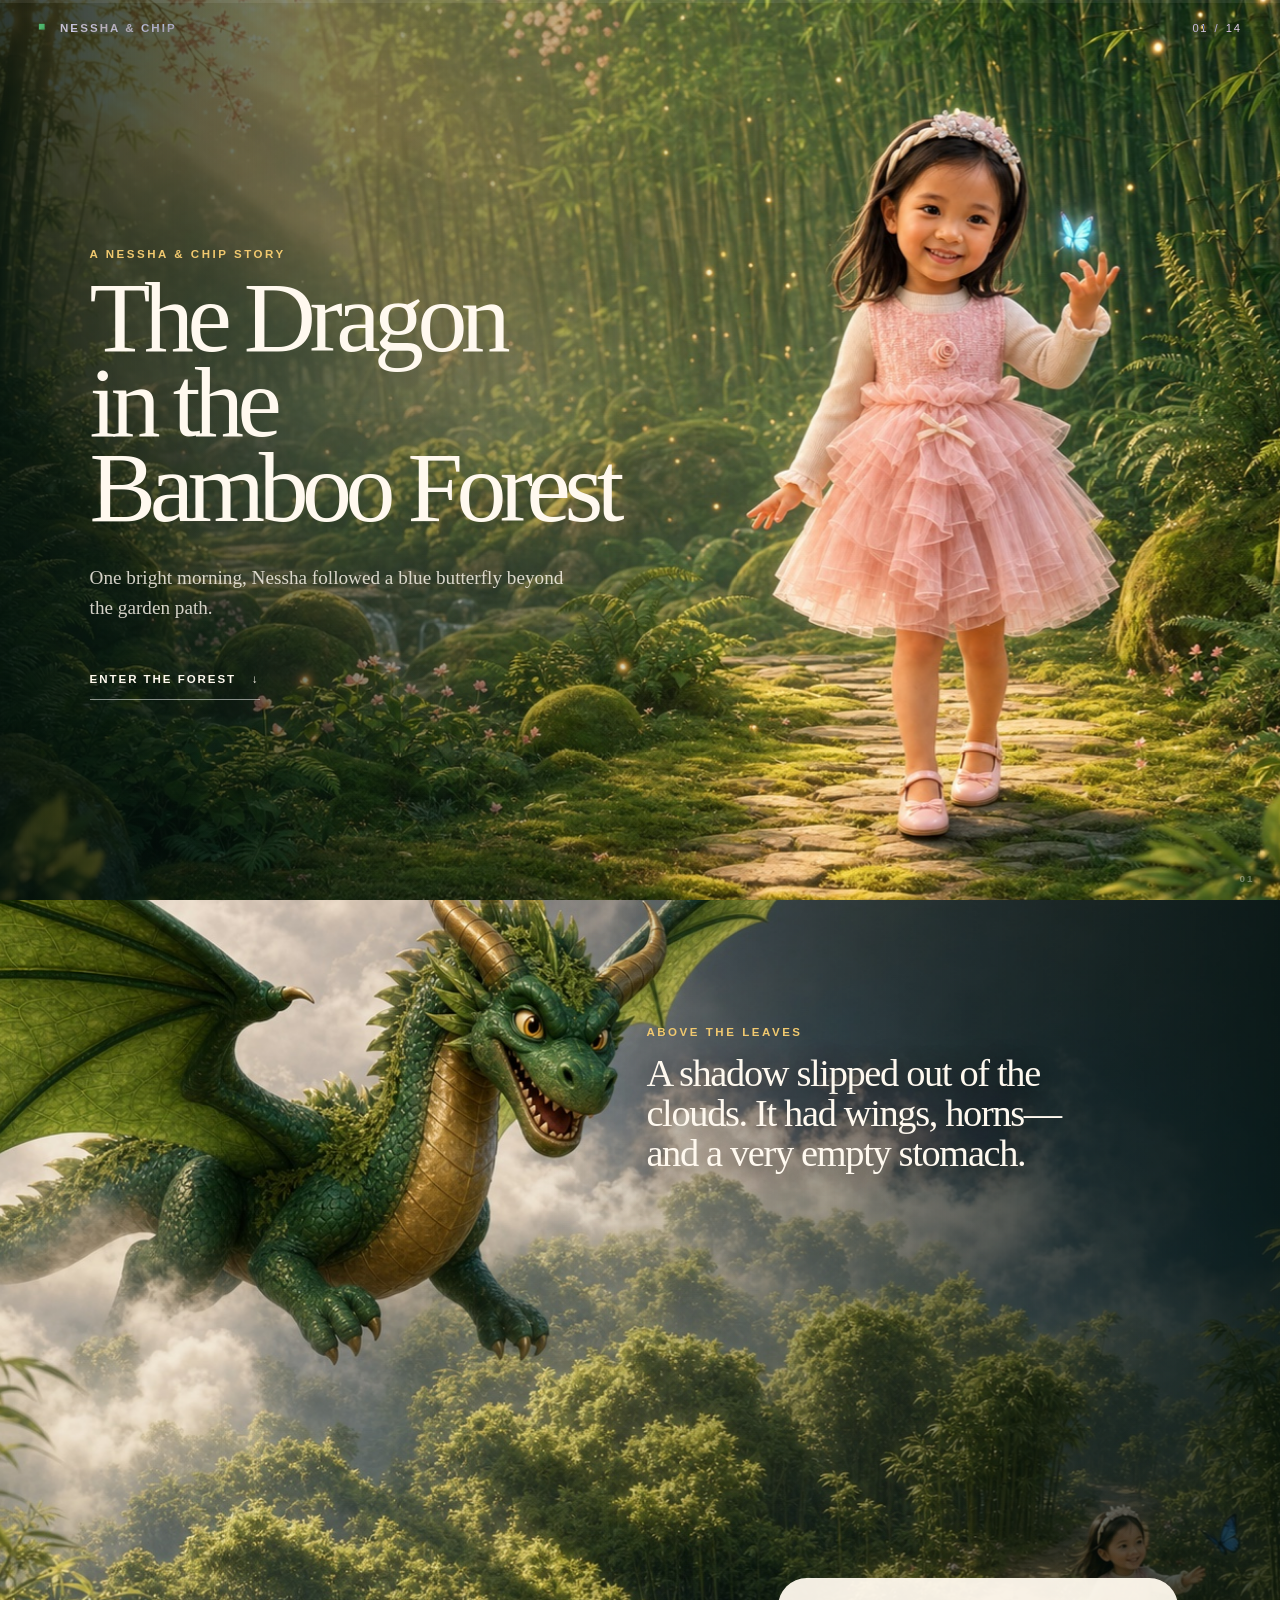
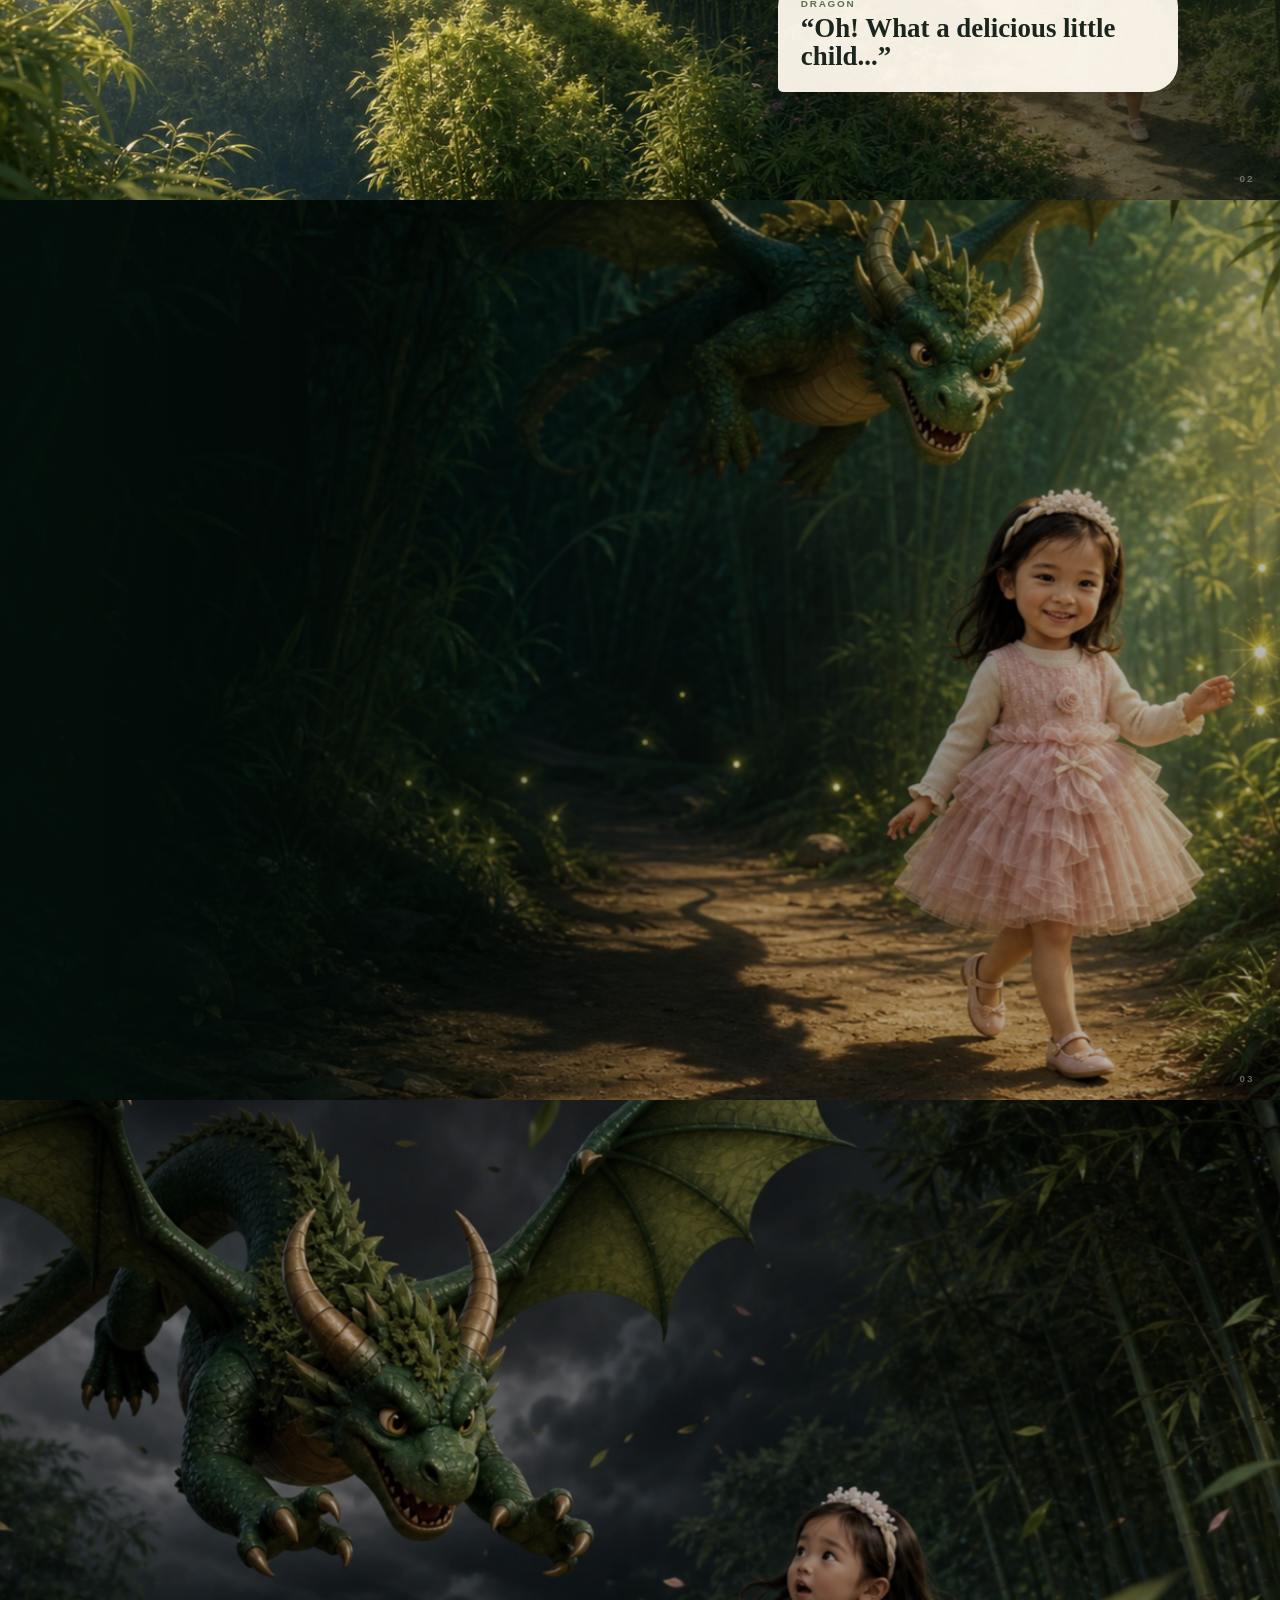
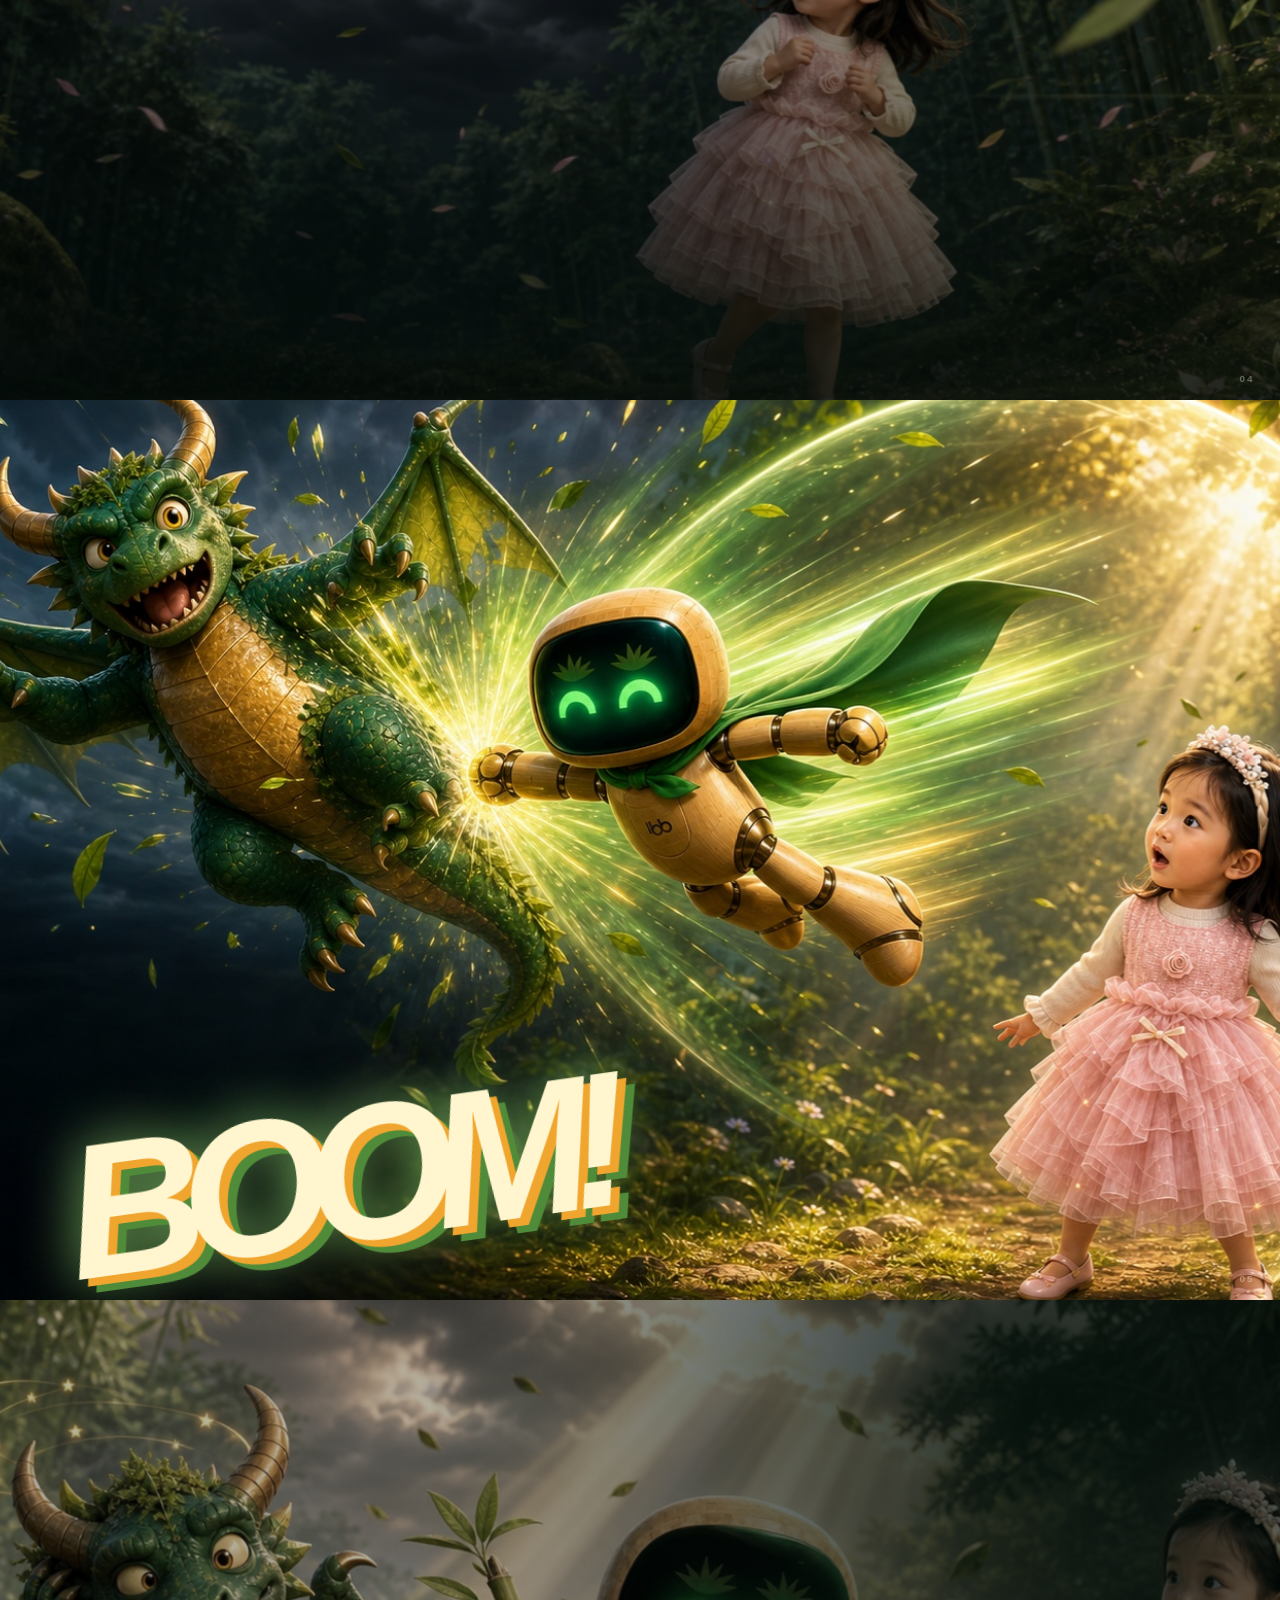
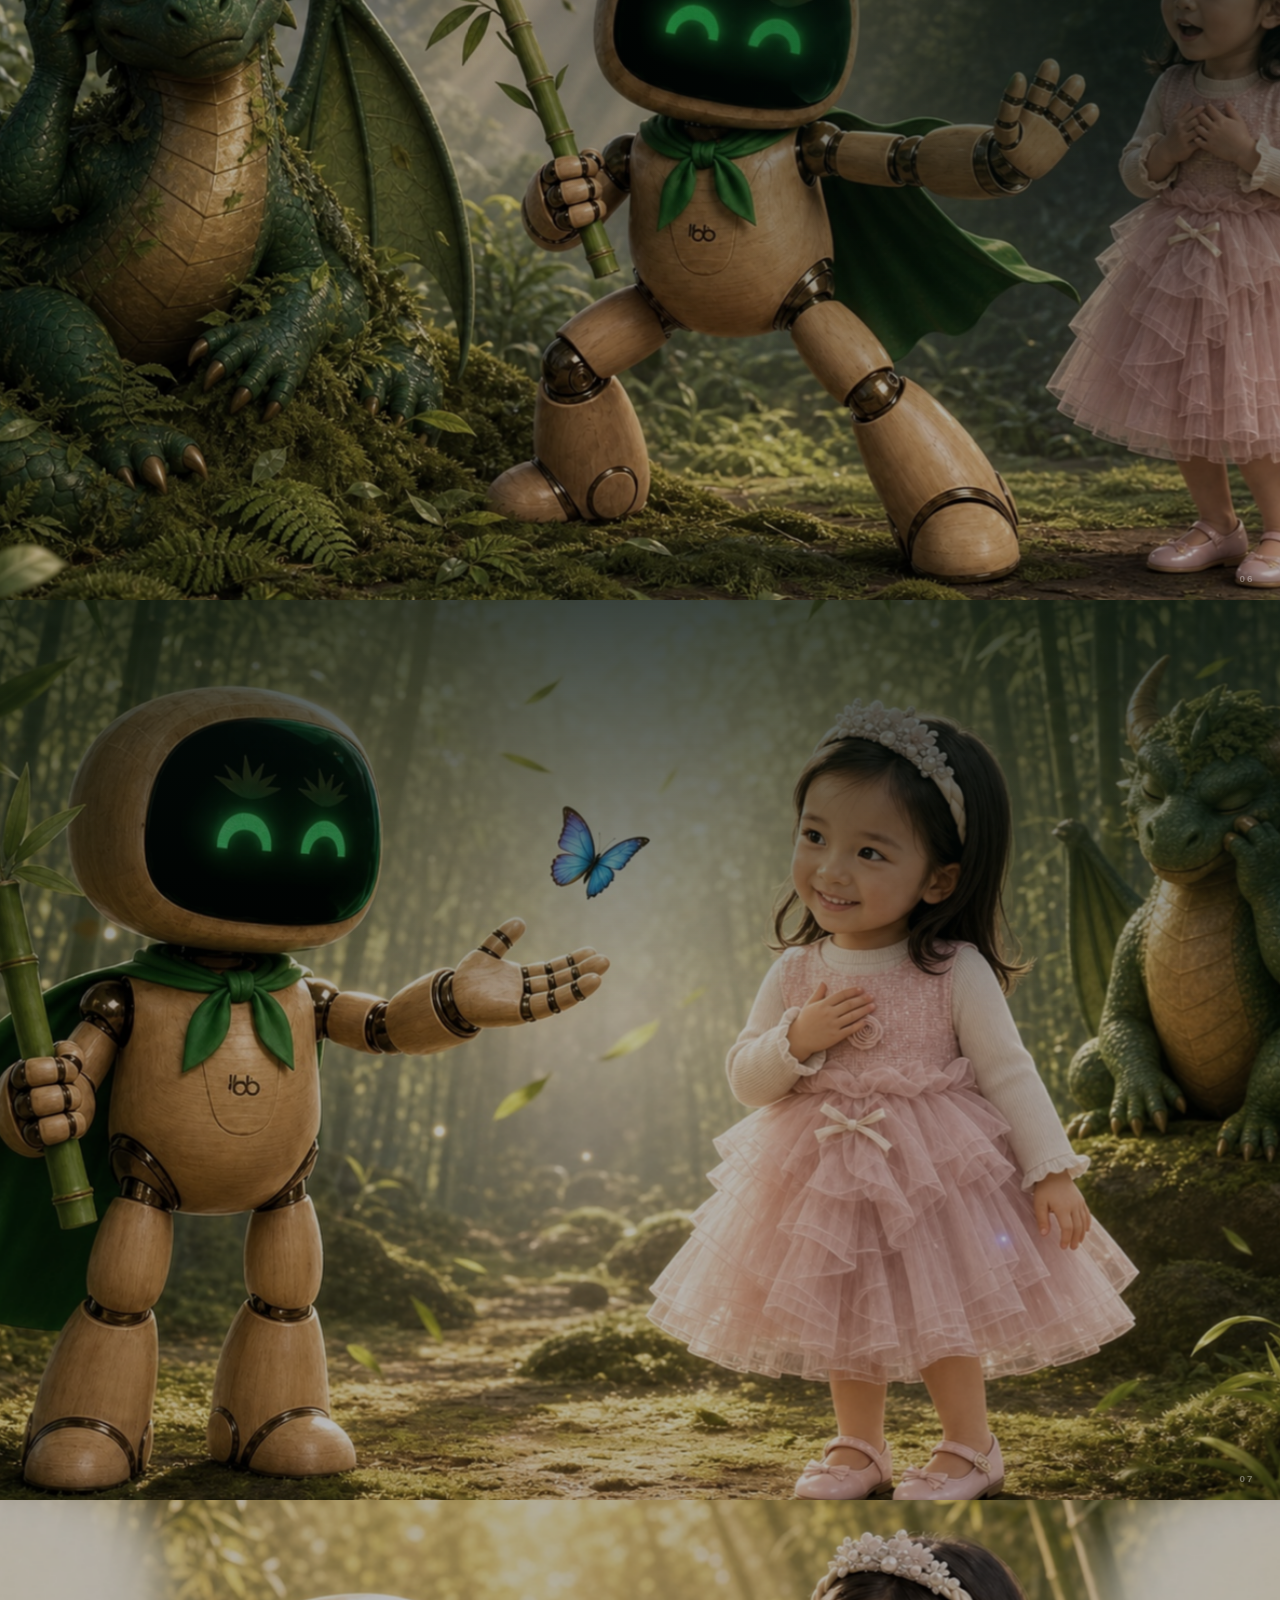
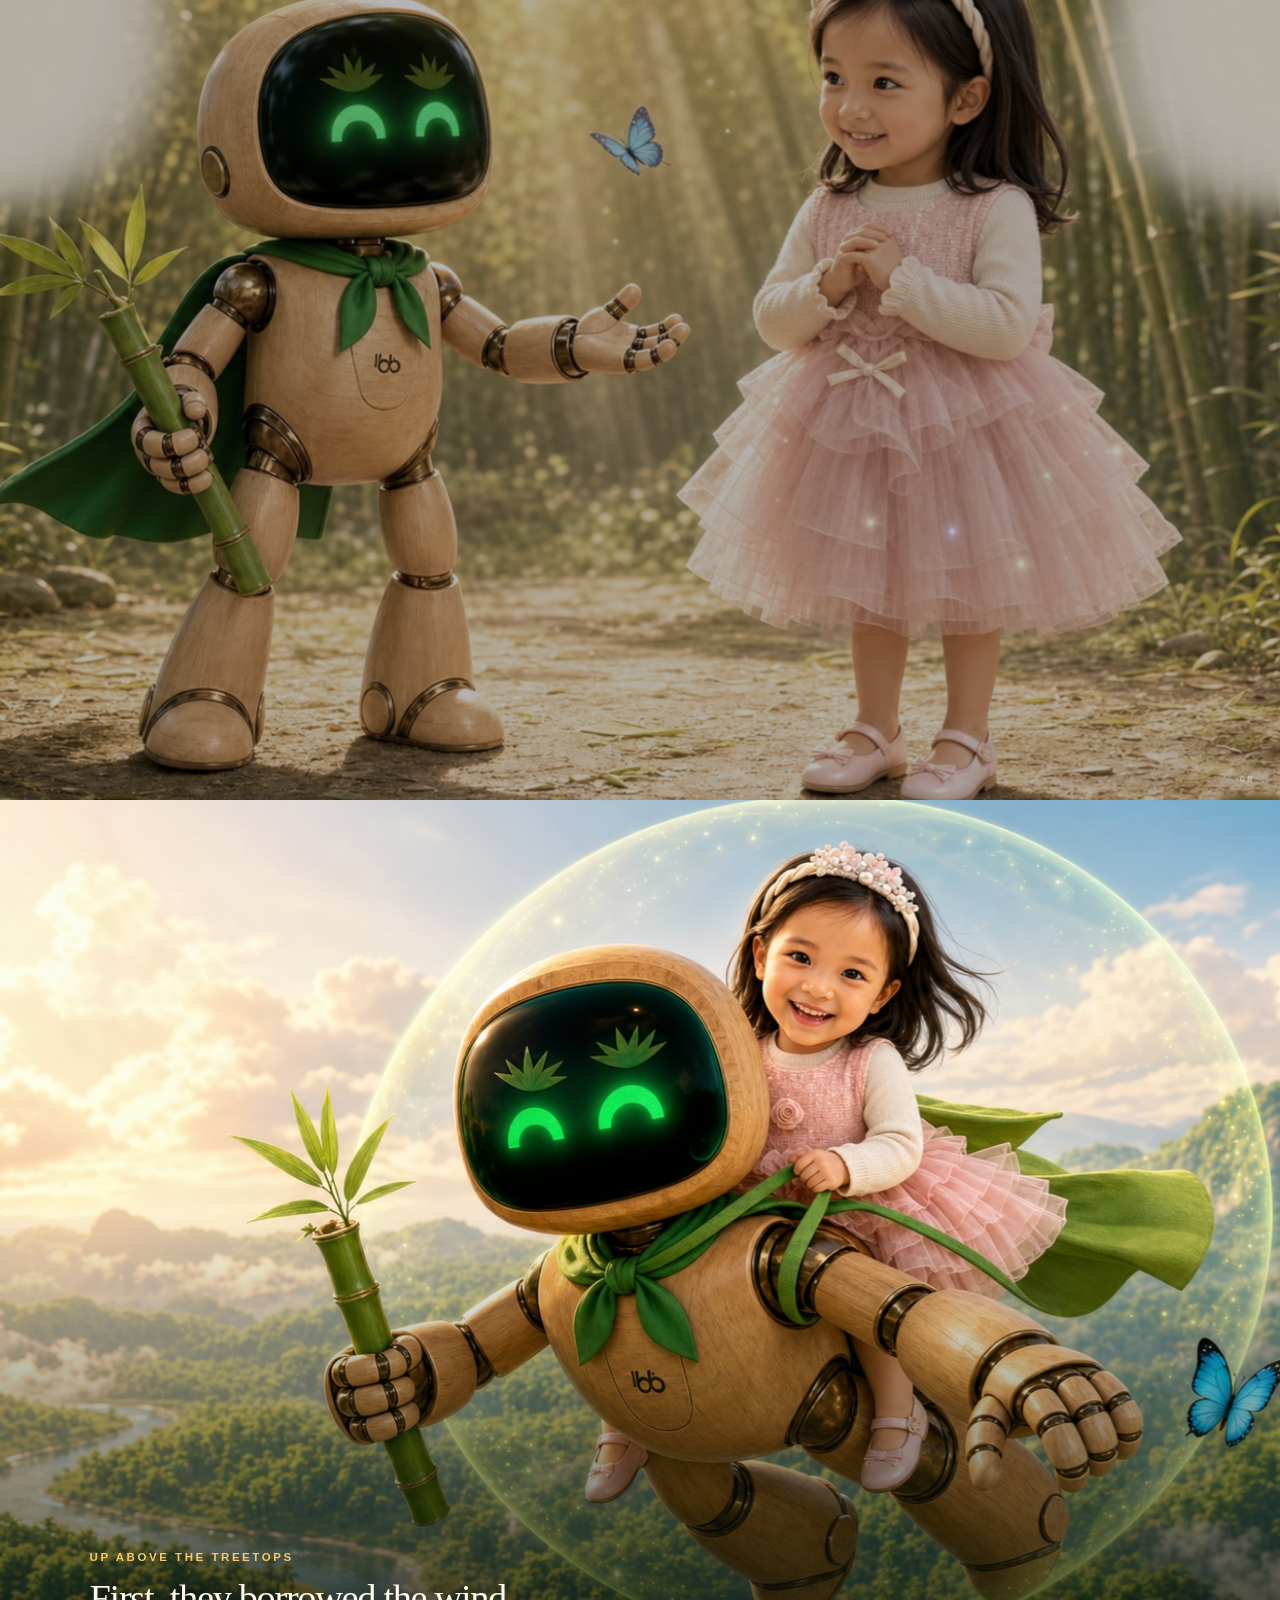
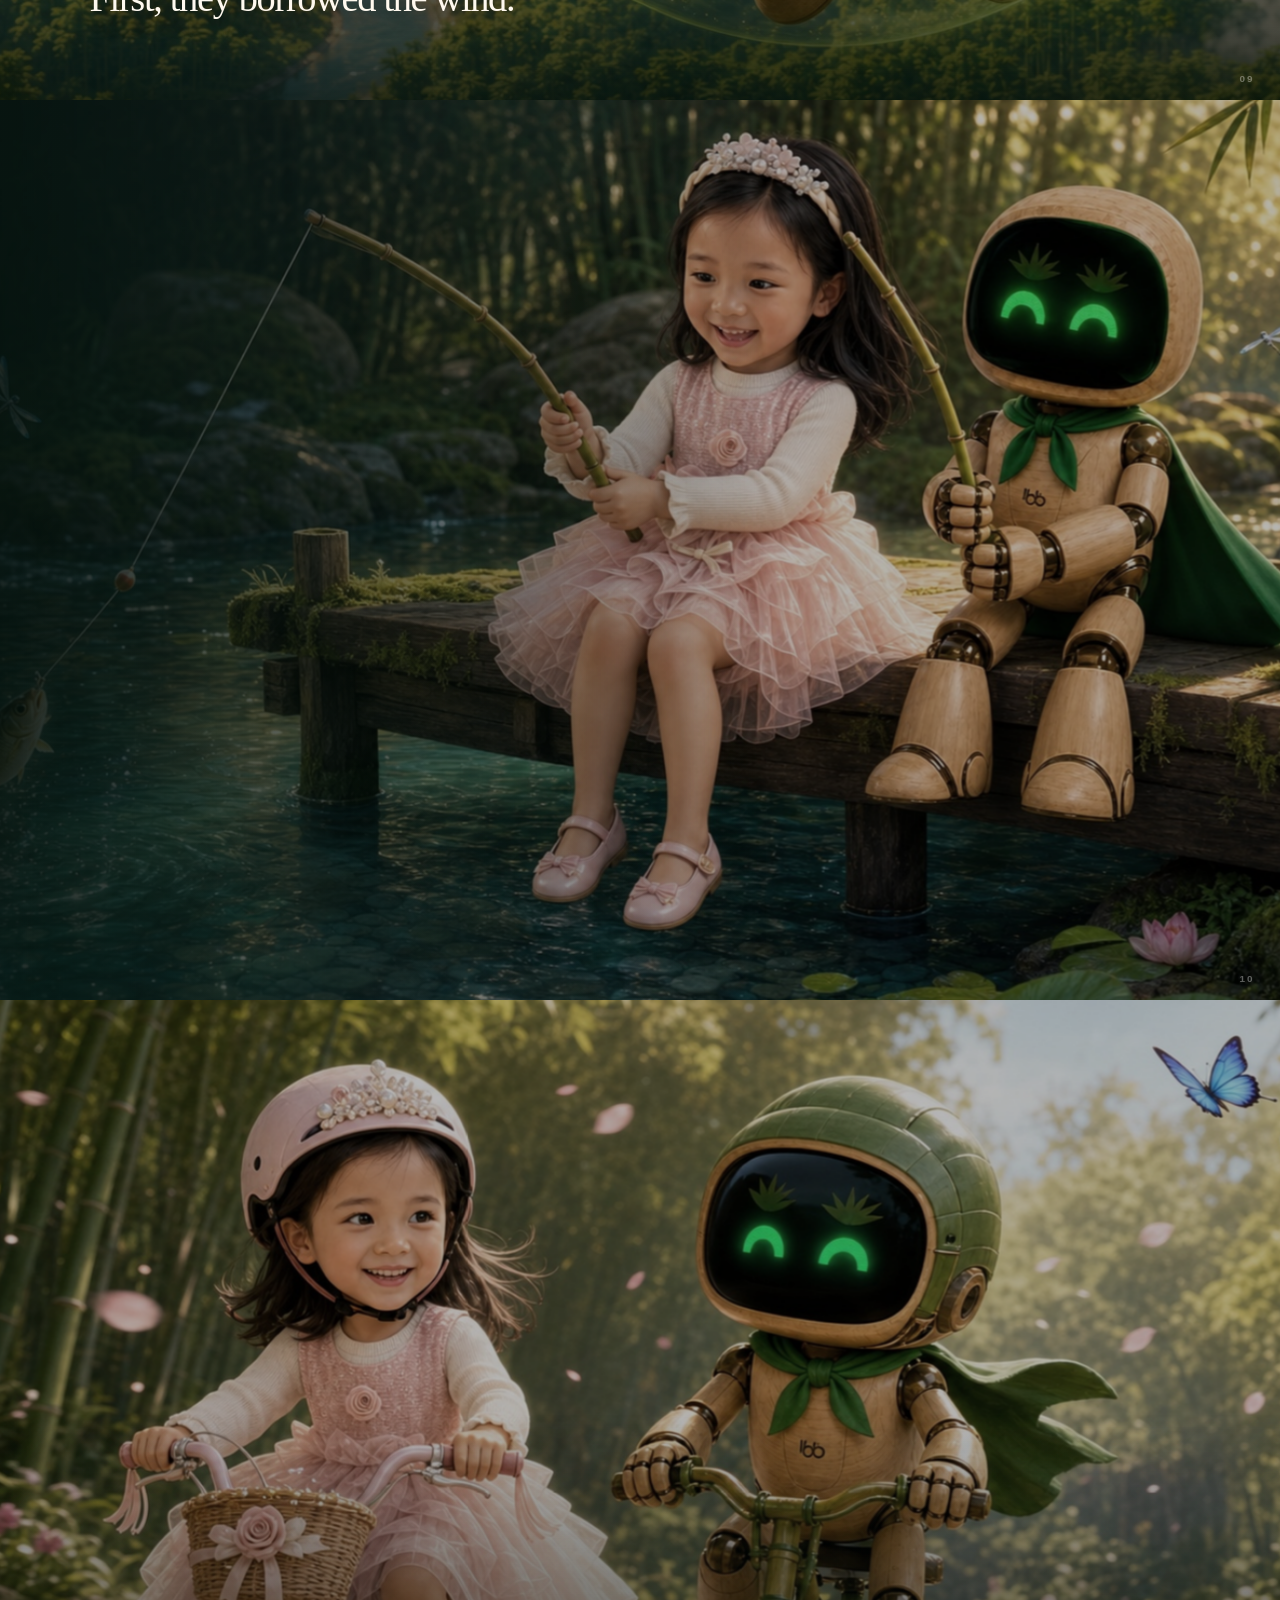
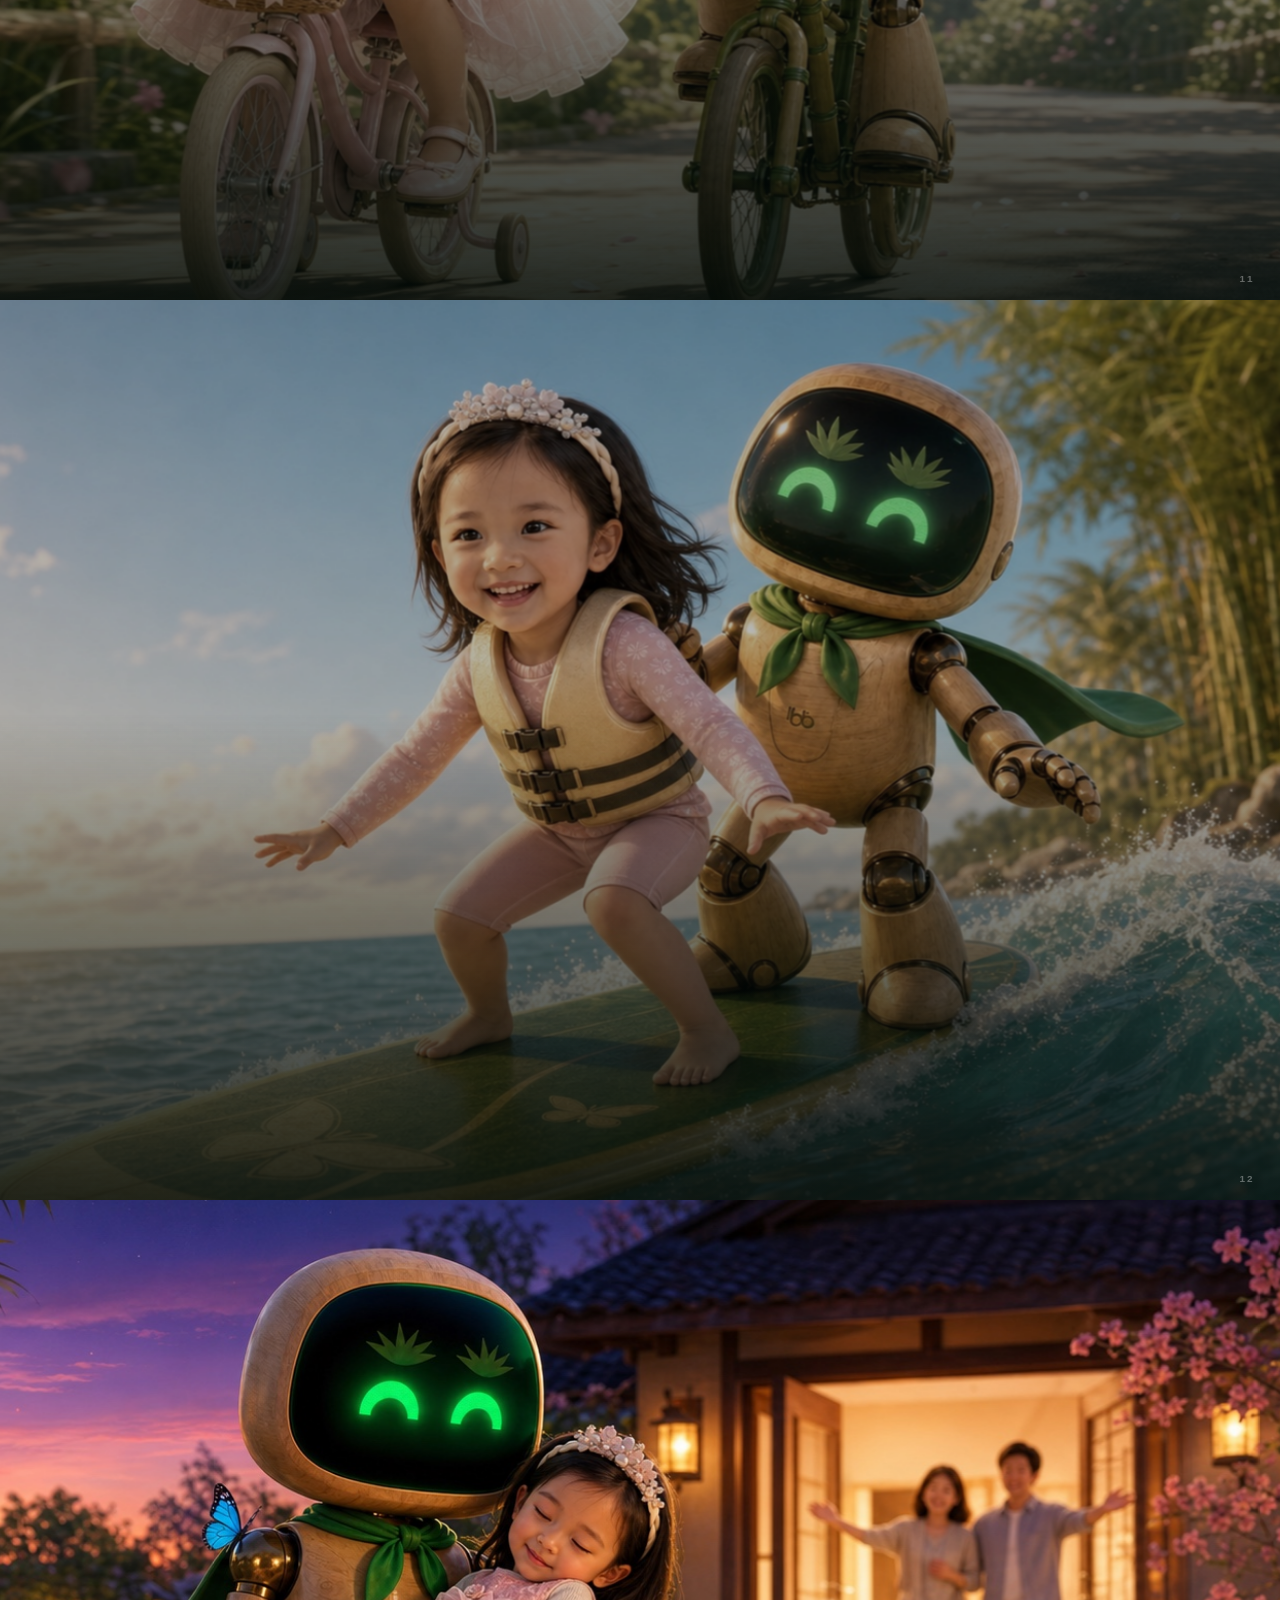
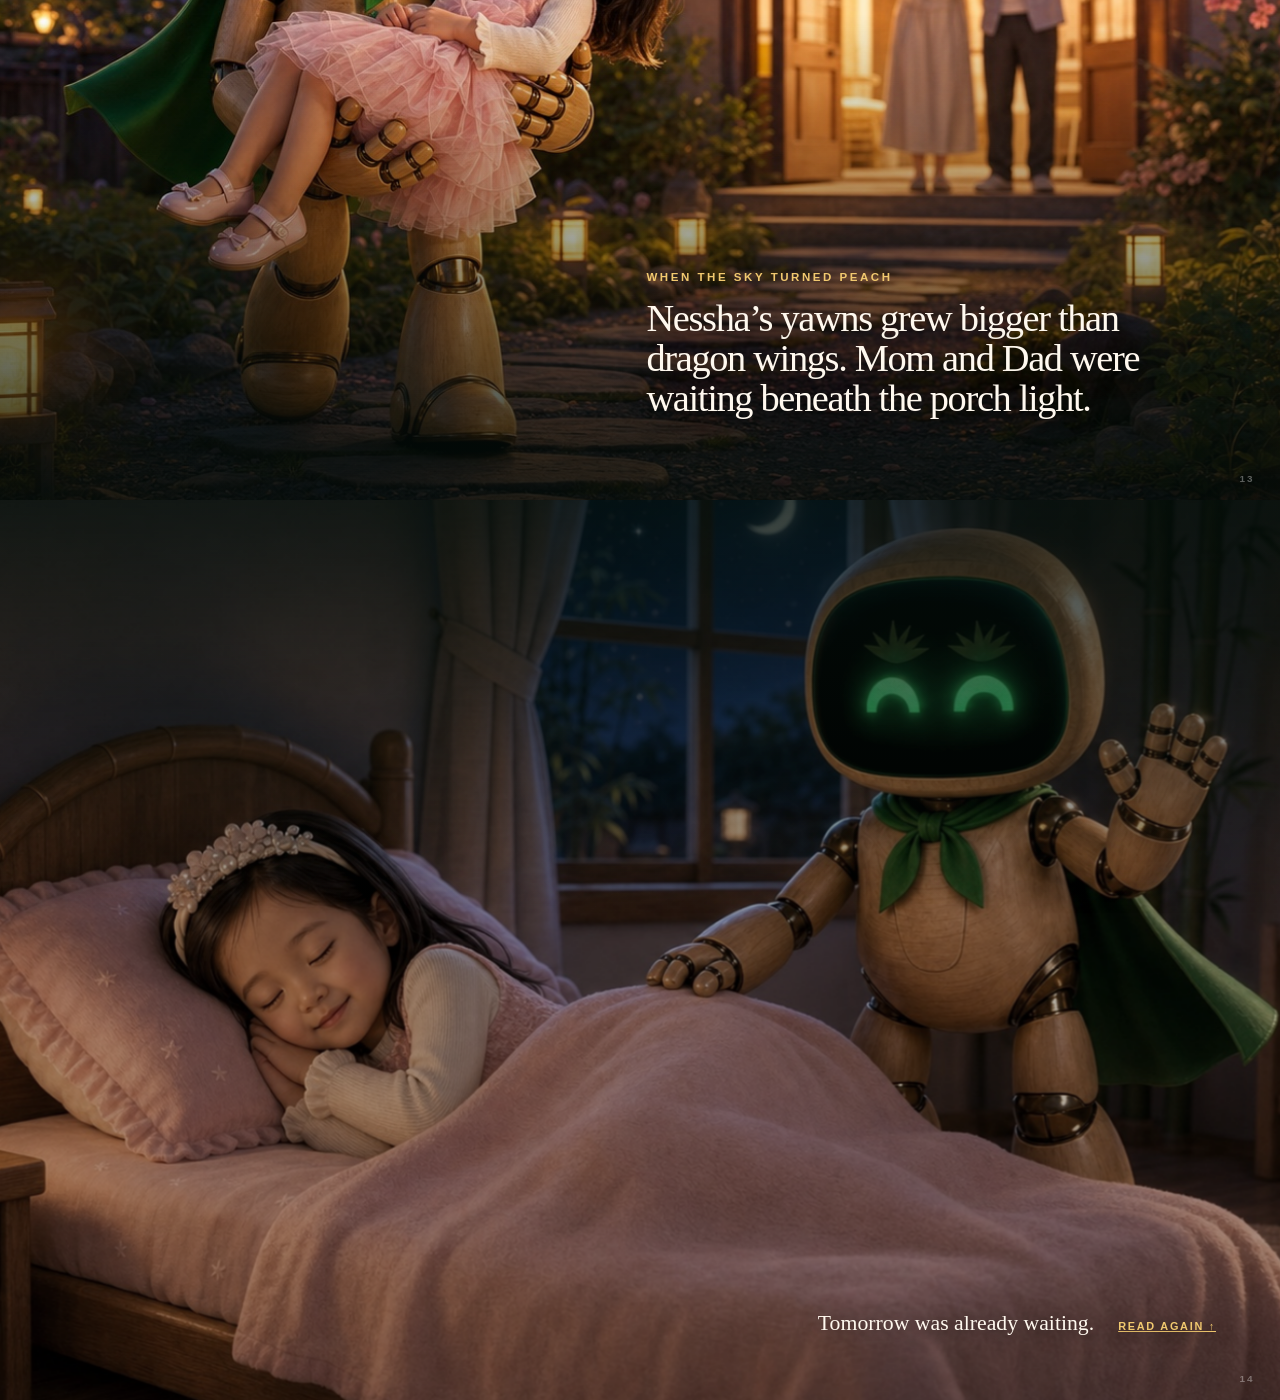
==== index.html @ ef023887 "Publish Nessha and Chip bamboo forest story" ====
<!doctype html>
<html lang="en">
  <head>
    <meta charset="utf-8" />
    <meta name="viewport" content="width=device-width, initial-scale=1" />
    <meta
      name="description"
      content="Nessha and Chip: The Dragon in the Bamboo Forest, a cinematic family comic."
    />
    <meta name="robots" content="noindex, nofollow" />
    <meta name="theme-color" content="#102e22" />
    <title>Nessha & Chip | The Dragon in the Bamboo Forest</title>
    <link rel="stylesheet" href="./styles.css" />
  </head>
  <body>
    <div class="reading-progress" aria-hidden="true">
      <span id="reading-progress-bar"></span>
    </div>

    <header class="story-header">
      <a class="story-mark" href="#beginning" aria-label="Return to the beginning">
        <span class="story-mark__leaf" aria-hidden="true">◆</span>
        <span>Nessha &amp; Chip</span>
      </a>
      <p class="chapter-count" aria-live="polite">
        <span id="current-chapter">01</span>
        <span aria-hidden="true">/</span>
        <span>14</span>
      </p>
    </header>

    <main class="story">
      <section
        class="panel panel--hero"
        id="beginning"
        data-chapter="01"
        style="--panel-image: url('./assets/panels/01-forest-breathes.jpg')"
      >
        <img
          class="panel__image"
          src="./assets/panels/01-forest-breathes.jpg"
          alt="Nessha walks through a sunlit bamboo forest with a blue butterfly."
        />
        <div class="panel__shade panel__shade--left"></div>
        <div class="hero-copy">
          <p class="eyebrow">A Nessha &amp; Chip story</p>
          <h1>The Dragon in the<br />Bamboo Forest</h1>
          <p class="hero-copy__intro">
            One bright morning, Nessha followed a blue butterfly beyond the
            garden path.
          </p>
          <a class="begin-button" href="#shadow">
            Enter the forest
            <span aria-hidden="true">↓</span>
          </a>
        </div>
        <p class="panel-number" aria-hidden="true">01</p>
      </section>

      <section
        class="panel"
        id="shadow"
        data-chapter="02"
        style="--panel-image: url('./assets/panels/02-shadow-above.jpg')"
      >
        <img
          class="panel__image"
          src="./assets/panels/02-shadow-above.jpg"
          alt="A large green dragon flies above Nessha, who has not noticed it."
          loading="lazy"
        />
        <div class="panel__shade panel__shade--right"></div>
        <div class="story-copy story-copy--top-right">
          <p class="eyebrow">Above the leaves</p>
          <p class="narration">
            A shadow slipped out of the clouds. It had wings, horns—and a very
            empty stomach.
          </p>
        </div>
        <div class="bubble bubble--dragon" role="note">
          <span class="bubble__speaker">Dragon</span>
          <strong>“Oh! What a delicious little child...”</strong>
        </div>
        <p class="panel-number" aria-hidden="true">02</p>
      </section>

      <section
        class="panel"
        id="following"
        data-chapter="03"
        style="--panel-image: url('./assets/panels/03-silent-hunt.jpg')"
      >
        <img
          class="panel__image"
          src="./assets/panels/03-silent-hunt.jpg"
          alt="The dragon follows silently while Nessha walks among fireflies."
          loading="lazy"
        />
        <div class="panel__shade panel__shade--left"></div>
        <div class="story-copy story-copy--left">
          <p class="eyebrow">Closer. Closer.</p>
          <p class="narration">
            The dragon followed without a sound. But Nessha heard only birds,
            bamboo and the tiny song of the forest.
          </p>
        </div>
        <p class="panel-number" aria-hidden="true">03</p>
      </section>

      <section
        class="panel panel--danger"
        id="dive"
        data-chapter="04"
        style="--panel-image: url('./assets/panels/04-the-dive.jpg')"
      >
        <img
          class="panel__image"
          src="./assets/panels/04-the-dive.jpg"
          alt="The dragon dives toward Nessha as she looks up in surprise."
          loading="lazy"
        />
        <div class="panel__shade panel__shade--bottom"></div>
        <div class="story-copy story-copy--bottom-left">
          <p class="eyebrow">Then the sky went dark</p>
          <p class="narration narration--large">
            The forest held its breath.
          </p>
        </div>
        <p class="panel-number" aria-hidden="true">04</p>
      </section>

      <section
        class="panel panel--impact"
        id="impact"
        data-chapter="05"
        style="--panel-image: url('./assets/panels/05-boom.jpg')"
      >
        <img
          class="panel__image"
          src="./assets/panels/05-boom.jpg"
          alt="Chip arrives in a burst of green light and knocks the dragon away from Nessha."
          loading="lazy"
        />
        <div class="impact-word" aria-label="Boom">BOOM!</div>
        <p class="panel-number" aria-hidden="true">05</p>
      </section>

      <section
        class="panel"
        id="landing"
        data-chapter="06"
        style="--panel-image: url('./assets/panels/06-chip-lands.jpg')"
      >
        <img
          class="panel__image"
          src="./assets/panels/06-chip-lands.jpg"
          alt="Chip stands between Nessha and the dizzy dragon."
          loading="lazy"
        />
        <div class="panel__shade panel__shade--top-right"></div>
        <div class="story-copy story-copy--top-right">
          <p class="eyebrow">Leaves settled</p>
          <p class="narration">
            The dragon landed in the softest pile of moss in the whole forest.
            And between it and Nessha stood someone small, wooden and very
            brave.
          </p>
        </div>
        <p class="panel-number" aria-hidden="true">06</p>
      </section>

      <section
        class="panel"
        id="hello"
        data-chapter="07"
        style="--panel-image: url('./assets/panels/07-do-you-need-help.jpg')"
      >
        <img
          class="panel__image"
          src="./assets/panels/07-do-you-need-help.jpg"
          alt="Chip offers Nessha his hand while the dragon sits quietly behind them."
          loading="lazy"
        />
        <div class="panel__shade panel__shade--top"></div>
        <div class="bubble bubble--chip" role="note">
          <span class="bubble__speaker">Chip</span>
          <strong>“Hi. Do you need help?”</strong>
          <em>“Be careful.”</em>
        </div>
        <p class="panel-number" aria-hidden="true">07</p>
      </section>

      <section
        class="panel panel--friendship"
        id="friendship"
        data-chapter="08"
        style="--panel-image: url('./assets/panels/08-lets-have-fun.jpg')"
      >
        <img
          class="panel__image"
          src="./assets/panels/08-lets-have-fun.jpg"
          alt="Nessha and Chip smile at each other in a golden bamboo clearing."
          loading="lazy"
        />
        <div class="bubble bubble--nessha" role="note">
          <span class="bubble__speaker">Nessha</span>
          <strong>“Yes. I don’t have anyone to play with.”</strong>
        </div>
        <div class="bubble bubble--chip-reply" role="note">
          <span class="bubble__speaker">Chip</span>
          <strong>“Okay. No problem.”</strong>
          <em>“Let’s have fun.”</em>
        </div>
        <p class="panel-number" aria-hidden="true">08</p>
      </section>

      <section
        class="panel"
        id="flying"
        data-chapter="09"
        style="--panel-image: url('./assets/panels/09-flying-together.jpg')"
      >
        <img
          class="panel__image"
          src="./assets/panels/09-flying-together.jpg"
          alt="Nessha rides safely on Chip as they fly above the bamboo forest."
          loading="lazy"
        />
        <div class="panel__shade panel__shade--bottom"></div>
        <div class="story-copy story-copy--bottom-left">
          <p class="eyebrow">Up above the treetops</p>
          <p class="narration">First, they borrowed the wind.</p>
        </div>
        <p class="panel-number" aria-hidden="true">09</p>
      </section>

      <section
        class="panel"
        id="fishing"
        data-chapter="10"
        style="--panel-image: url('./assets/panels/10-fishing.jpg')"
      >
        <img
          class="panel__image"
          src="./assets/panels/10-fishing.jpg"
          alt="Nessha and Chip fish together from a sunny wooden dock."
          loading="lazy"
        />
        <div class="panel__shade panel__shade--left"></div>
        <div class="story-copy story-copy--left">
          <p class="eyebrow">By the quiet water</p>
          <p class="narration">
            They waited very quietly for a fish. The fish did not wait quietly
            at all.
          </p>
        </div>
        <p class="panel-number" aria-hidden="true">10</p>
      </section>

      <section
        class="panel"
        id="bicycle"
        data-chapter="11"
        style="--panel-image: url('./assets/panels/11-bike-riding.jpg')"
      >
        <img
          class="panel__image"
          src="./assets/panels/11-bike-riding.jpg"
          alt="Nessha and Chip wear helmets and ride bicycles along a bamboo path."
          loading="lazy"
        />
        <div class="panel__shade panel__shade--bottom"></div>
        <div class="story-copy story-copy--bottom-left">
          <p class="eyebrow">Down the bamboo road</p>
          <p class="narration">
            They raced the falling petals—and laughed all the way.
          </p>
        </div>
        <p class="panel-number" aria-hidden="true">11</p>
      </section>

      <section
        class="panel"
        id="surfing"
        data-chapter="12"
        style="--panel-image: url('./assets/panels/12-surfing.jpg')"
      >
        <img
          class="panel__image"
          src="./assets/panels/12-surfing.jpg"
          alt="Nessha wears a life vest and surfs a gentle wave with Chip."
          loading="lazy"
        />
        <div class="panel__shade panel__shade--bottom"></div>
        <div class="story-copy story-copy--bottom-right">
          <p class="eyebrow">Where the river meets the sea</p>
          <p class="narration">
            Nessha learned that waves are just hills that move.
          </p>
        </div>
        <p class="panel-number" aria-hidden="true">12</p>
      </section>

      <section
        class="panel"
        id="home"
        data-chapter="13"
        style="--panel-image: url('./assets/panels/13-homecoming.jpg')"
      >
        <img
          class="panel__image"
          src="./assets/panels/13-homecoming.jpg"
          alt="At sunset, Chip carries a sleeping Nessha home to her waiting parents."
          loading="lazy"
        />
        <div class="panel__shade panel__shade--bottom"></div>
        <div class="story-copy story-copy--bottom-right">
          <p class="eyebrow">When the sky turned peach</p>
          <p class="narration">
            Nessha’s yawns grew bigger than dragon wings. Mom and Dad were
            waiting beneath the porch light.
          </p>
        </div>
        <p class="panel-number" aria-hidden="true">13</p>
      </section>

      <section
        class="panel panel--final"
        id="tomorrow"
        data-chapter="14"
        style="--panel-image: url('./assets/panels/14-see-you-tomorrow.jpg')"
      >
        <img
          class="panel__image"
          src="./assets/panels/14-see-you-tomorrow.jpg"
          alt="Nessha sleeps peacefully while Chip tucks in her blanket and waves goodnight."
          loading="lazy"
        />
        <div class="panel__shade panel__shade--top"></div>
        <div class="bubble bubble--tomorrow" role="note">
          <span class="bubble__speaker">Chip</span>
          <strong>“See you tomorrow.”</strong>
        </div>
        <div class="closing-copy">
          <p>Tomorrow was already waiting.</p>
          <a href="#beginning">Read again ↑</a>
        </div>
        <p class="panel-number" aria-hidden="true">14</p>
      </section>
    </main>

    <script src="./script.js"></script>
  </body>
</html>
---- styles.css ----
:root {
  --forest-deep: #071b14;
  --forest: #123c2a;
  --leaf: #7ee787;
  --gold: #f1c96f;
  --blush: #efb6bd;
  --paper: #fff9ef;
  --ink: #1b251e;
  --display: "Iowan Old Style", "Palatino Linotype", Palatino, Georgia, serif;
  --sans: "Avenir Next", Avenir, "Gill Sans", sans-serif;
}

* {
  box-sizing: border-box;
}

html {
  scroll-behavior: smooth;
  background: var(--forest-deep);
}

body {
  margin: 0;
  color: var(--paper);
  background:
    radial-gradient(circle at 50% 0%, rgba(79, 131, 90, 0.16), transparent 40rem),
    var(--forest-deep);
  font-family: var(--sans);
  -webkit-font-smoothing: antialiased;
}

a {
  color: inherit;
}

.reading-progress {
  position: fixed;
  inset: 0 0 auto;
  z-index: 100;
  height: 3px;
  background: rgba(255, 255, 255, 0.08);
}

.reading-progress span {
  display: block;
  width: 0;
  height: 100%;
  background: linear-gradient(90deg, var(--blush), var(--gold), var(--leaf));
  box-shadow: 0 0 18px rgba(126, 231, 135, 0.72);
  transition: width 120ms linear;
}

.story-header {
  position: fixed;
  inset: 0 0 auto;
  z-index: 80;
  display: flex;
  align-items: center;
  justify-content: space-between;
  padding: 1.35rem clamp(1.2rem, 3vw, 3.5rem);
  mix-blend-mode: difference;
  pointer-events: none;
}

.story-mark,
.chapter-count {
  pointer-events: auto;
}

.story-mark {
  display: inline-flex;
  gap: 0.72rem;
  align-items: center;
  color: white;
  font-size: 0.72rem;
  font-weight: 700;
  letter-spacing: 0.18em;
  text-decoration: none;
  text-transform: uppercase;
}

.story-mark__leaf {
  color: var(--leaf);
  font-size: 0.62rem;
  transform: rotate(45deg);
}

.chapter-count {
  display: flex;
  gap: 0.4rem;
  margin: 0;
  color: white;
  font-size: 0.7rem;
  font-variant-numeric: tabular-nums;
  letter-spacing: 0.15em;
}

.story {
  position: relative;
}

.panel {
  --image-lift: 0px;
  position: relative;
  isolation: isolate;
  display: grid;
  min-height: 100svh;
  overflow: hidden;
  background: var(--forest-deep);
}

.panel::before {
  position: absolute;
  z-index: -2;
  inset: -4rem;
  background-image: var(--panel-image);
  background-position: center;
  background-size: cover;
  content: "";
  filter: blur(34px) saturate(0.9) brightness(0.42);
  transform: scale(1.08);
}

.panel__image {
  position: absolute;
  z-index: -1;
  inset: -2.5%;
  width: 105%;
  height: 105%;
  object-fit: cover;
  object-position: center;
  transform: translate3d(0, var(--image-lift), 0) scale(1.025);
  transition:
    filter 800ms ease,
    transform 1.4s cubic-bezier(0.2, 0.75, 0.2, 1);
  will-change: transform;
}

.panel:not(.is-active) .panel__image {
  filter: brightness(0.72) saturate(0.72);
  transform: translate3d(0, var(--image-lift), 0) scale(1.075);
}

.panel__shade {
  position: absolute;
  z-index: 0;
  inset: 0;
  pointer-events: none;
}

.panel__shade--left {
  background: linear-gradient(90deg, rgba(4, 17, 12, 0.84), transparent 60%);
}

.panel__shade--right {
  background: linear-gradient(270deg, rgba(4, 17, 12, 0.78), transparent 58%);
}

.panel__shade--bottom {
  background: linear-gradient(0deg, rgba(3, 12, 9, 0.82), transparent 54%);
}

.panel__shade--top-right {
  background: radial-gradient(circle at 82% 12%, rgba(4, 17, 12, 0.86), transparent 48%);
}

.panel__shade--top {
  background: linear-gradient(180deg, rgba(4, 17, 12, 0.7), transparent 46%);
}

.hero-copy,
.story-copy,
.bubble,
.closing-copy {
  z-index: 2;
}

.hero-copy {
  align-self: center;
  width: min(44rem, 72vw);
  margin-left: clamp(1.5rem, 7vw, 8rem);
  padding: 7rem 0 4rem;
  opacity: 0;
  transform: translateY(2rem);
  animation: rise-in 1.1s 180ms cubic-bezier(0.2, 0.75, 0.2, 1) forwards;
}

.eyebrow {
  margin: 0 0 1rem;
  color: var(--gold);
  font-size: clamp(0.65rem, 0.9vw, 0.82rem);
  font-weight: 700;
  letter-spacing: 0.22em;
  text-transform: uppercase;
}

h1 {
  max-width: 11ch;
  margin: 0;
  font-family: var(--display);
  font-size: clamp(3.5rem, 7.8vw, 8.3rem);
  font-weight: 500;
  letter-spacing: -0.065em;
  line-height: 0.85;
  text-wrap: balance;
}

.hero-copy__intro {
  max-width: 30rem;
  margin: 2rem 0 0;
  color: rgba(255, 249, 239, 0.82);
  font-family: var(--display);
  font-size: clamp(1.05rem, 1.5vw, 1.36rem);
  line-height: 1.55;
}

.begin-button {
  display: inline-flex;
  gap: 1rem;
  align-items: center;
  margin-top: 2.3rem;
  padding: 0.85rem 0;
  border-bottom: 1px solid rgba(255, 255, 255, 0.5);
  font-size: 0.72rem;
  font-weight: 700;
  letter-spacing: 0.17em;
  text-decoration: none;
  text-transform: uppercase;
  transition:
    gap 220ms ease,
    border-color 220ms ease,
    color 220ms ease;
}

.begin-button:hover {
  gap: 1.45rem;
  color: var(--leaf);
  border-color: var(--leaf);
}

.story-copy {
  position: absolute;
  width: min(34rem, 46vw);
  opacity: 0;
  transform: translateY(2rem);
  transition:
    opacity 700ms ease,
    transform 900ms cubic-bezier(0.2, 0.75, 0.2, 1);
}

.is-active .story-copy {
  opacity: 1;
  transform: translateY(0);
}

.story-copy--top-right {
  top: 14%;
  right: clamp(1.5rem, 7vw, 8rem);
}

.story-copy--left {
  top: 42%;
  left: clamp(1.5rem, 7vw, 8rem);
}

.story-copy--bottom-left {
  bottom: 9%;
  left: clamp(1.5rem, 7vw, 8rem);
}

.story-copy--bottom-right {
  right: clamp(1.5rem, 7vw, 8rem);
  bottom: 9%;
}

.narration {
  margin: 0;
  font-family: var(--display);
  font-size: clamp(1.55rem, 3vw, 3.35rem);
  letter-spacing: -0.035em;
  line-height: 1.04;
  text-wrap: balance;
  text-shadow: 0 3px 24px rgba(0, 0, 0, 0.7);
}

.narration--large {
  font-size: clamp(2.6rem, 6vw, 6.8rem);
}

.bubble {
  position: absolute;
  display: grid;
  gap: 0.32rem;
  width: min(25rem, 36vw);
  padding: 1.25rem 1.45rem 1.35rem;
  color: var(--ink);
  background: rgba(255, 249, 239, 0.95);
  border-radius: 1.8rem 1.8rem 1.8rem 0.3rem;
  box-shadow: 0 1rem 4rem rgba(0, 0, 0, 0.32);
  opacity: 0;
  transform: scale(0.86) translateY(1rem);
  transform-origin: bottom left;
  transition:
    opacity 500ms 350ms ease,
    transform 700ms 350ms cubic-bezier(0.2, 0.9, 0.3, 1.2);
}

.is-active .bubble {
  opacity: 1;
  transform: scale(1) translateY(0);
}

.bubble__speaker {
  color: #5d704f;
  font-size: 0.62rem;
  font-weight: 800;
  letter-spacing: 0.18em;
  text-transform: uppercase;
}

.bubble strong {
  font-family: var(--display);
  font-size: clamp(1.25rem, 2.1vw, 2rem);
  font-weight: 600;
  line-height: 1.05;
}

.bubble em {
  color: #54674b;
  font-family: var(--display);
  font-size: clamp(1rem, 1.6vw, 1.4rem);
}

.bubble--dragon {
  right: clamp(1.5rem, 8vw, 9rem);
  bottom: 12%;
}

.bubble--chip {
  top: 10%;
  left: 50%;
  width: min(28rem, 40vw);
  border-radius: 1.8rem 1.8rem 0.3rem 1.8rem;
  transform-origin: bottom right;
}

.bubble--nessha {
  top: 9%;
  left: 4%;
  width: min(25rem, 31vw);
  background: rgba(255, 245, 247, 0.96);
  border-radius: 1.8rem 1.8rem 1.8rem 0.3rem;
}

.bubble--chip-reply {
  top: 9%;
  right: 4%;
  width: min(23rem, 29vw);
  border-radius: 1.8rem 1.8rem 0.3rem 1.8rem;
  transform-origin: bottom right;
}

.bubble--tomorrow {
  top: 12%;
  left: 7%;
  width: min(25rem, 34vw);
}

.impact-word {
  position: absolute;
  z-index: 3;
  bottom: 6%;
  left: 5%;
  color: #fff6cf;
  font-family: var(--sans);
  font-size: clamp(4.5rem, 15vw, 15rem);
  font-weight: 900;
  font-style: italic;
  letter-spacing: -0.12em;
  line-height: 0.72;
  text-shadow:
    0.04em 0.04em 0 #f0a52f,
    0.08em 0.08em 0 #4f8b39,
    0 0 0.28em rgba(176, 255, 133, 0.75);
  opacity: 0;
  transform: rotate(-8deg) scale(1.65);
}

.panel--impact.is-active .impact-word {
  animation: impact-in 650ms 200ms cubic-bezier(0.18, 0.86, 0.3, 1.12) forwards;
}

.panel--impact.is-active {
  animation: impact-shake 460ms 180ms ease both;
}

.closing-copy {
  position: absolute;
  right: clamp(1.5rem, 5vw, 5rem);
  bottom: clamp(1.6rem, 5vw, 4.5rem);
  display: flex;
  gap: 1.5rem;
  align-items: baseline;
  text-shadow: 0 2px 18px rgba(0, 0, 0, 0.65);
}

.closing-copy p {
  margin: 0;
  font-family: var(--display);
  font-size: clamp(1rem, 1.7vw, 1.5rem);
}

.closing-copy a {
  color: var(--gold);
  font-size: 0.68rem;
  font-weight: 800;
  letter-spacing: 0.16em;
  text-transform: uppercase;
}

.panel-number {
  position: absolute;
  z-index: 3;
  right: clamp(1rem, 2vw, 2.4rem);
  bottom: 1rem;
  margin: 0;
  color: rgba(255, 255, 255, 0.35);
  font-size: 0.62rem;
  font-weight: 800;
  letter-spacing: 0.2em;
}

@keyframes rise-in {
  to {
    opacity: 1;
    transform: translateY(0);
  }
}

@keyframes impact-in {
  0% {
    opacity: 0;
    transform: rotate(-8deg) scale(1.65);
  }
  62% {
    opacity: 1;
    transform: rotate(-8deg) scale(0.92);
  }
  100% {
    opacity: 1;
    transform: rotate(-8deg) scale(1);
  }
}

@keyframes impact-shake {
  0%,
  100% {
    transform: translate3d(0, 0, 0);
  }
  25% {
    transform: translate3d(-0.55rem, 0.25rem, 0);
  }
  50% {
    transform: translate3d(0.45rem, -0.18rem, 0);
  }
  75% {
    transform: translate3d(-0.2rem, 0.12rem, 0);
  }
}

@media (max-width: 760px) {
  .story-header {
    padding: 1.1rem 1rem;
  }

  .story-mark {
    font-size: 0.62rem;
  }

  .panel {
    min-height: 100svh;
  }

  .panel__image {
    inset: 0;
    width: 100%;
    height: 100%;
    object-fit: contain;
    transform: translate3d(0, 0, 0) scale(1);
  }

  .panel:not(.is-active) .panel__image {
    transform: scale(1.025);
  }

  .panel--hero .panel__image {
    object-fit: cover;
    object-position: 66% center;
  }

  .panel--hero .panel__shade--left {
    background:
      linear-gradient(0deg, rgba(3, 12, 9, 0.94) 0%, rgba(3, 12, 9, 0.38) 68%, transparent 100%),
      linear-gradient(90deg, rgba(3, 12, 9, 0.28), transparent 72%);
  }

  .panel__shade--left,
  .panel__shade--right,
  .panel__shade--top-right {
    background: linear-gradient(0deg, rgba(3, 12, 9, 0.88), transparent 64%);
  }

  .hero-copy {
    align-self: end;
    width: auto;
    margin: 0;
    padding: 8rem 1.25rem 3.8rem;
  }

  h1 {
    font-size: clamp(3.3rem, 16vw, 5.2rem);
    line-height: 0.88;
  }

  .hero-copy__intro {
    max-width: 23rem;
    font-size: 1rem;
  }

  .story-copy,
  .story-copy--top-right,
  .story-copy--left,
  .story-copy--bottom-left,
  .story-copy--bottom-right {
    top: auto;
    right: 1.1rem;
    bottom: 3rem;
    left: 1.1rem;
    width: auto;
  }

  .narration {
    max-width: 24rem;
    font-size: clamp(1.55rem, 7.4vw, 2.3rem);
  }

  .narration--large {
    font-size: clamp(2.8rem, 13vw, 4.5rem);
  }

  .bubble {
    width: min(21rem, calc(100vw - 2rem));
  }

  .bubble--dragon {
    right: 1rem;
    bottom: 2.8rem;
  }

  .bubble--chip {
    top: auto;
    bottom: 5.5rem;
    left: 50%;
    transform-origin: bottom center;
    translate: -50% 0;
  }

  .bubble--nessha {
    top: 5.25rem;
    right: auto;
    bottom: auto;
    left: 1rem;
    width: min(20rem, calc(100vw - 2rem));
  }

  .bubble--chip-reply {
    top: auto;
    right: 1rem;
    bottom: 3rem;
    left: auto;
    width: min(18rem, calc(100vw - 2rem));
    transform-origin: bottom right;
  }

  .bubble--tomorrow {
    top: 5.5rem;
    right: auto;
    bottom: auto;
    left: 1rem;
    width: min(19rem, calc(100vw - 2rem));
  }

  .impact-word {
    bottom: 10%;
    font-size: clamp(4rem, 22vw, 7.5rem);
  }

  .closing-copy {
    right: 1.1rem;
    bottom: 1.6rem;
    left: 1.1rem;
    justify-content: space-between;
  }
}

@media (prefers-reduced-motion: reduce) {
  html {
    scroll-behavior: auto;
  }

  *,
  *::before,
  *::after {
    animation-duration: 1ms !important;
    animation-delay: 0ms !important;
    scroll-behavior: auto !important;
    transition-duration: 1ms !important;
  }

  .panel__image,
  .panel:not(.is-active) .panel__image {
    transform: none;
  }
}
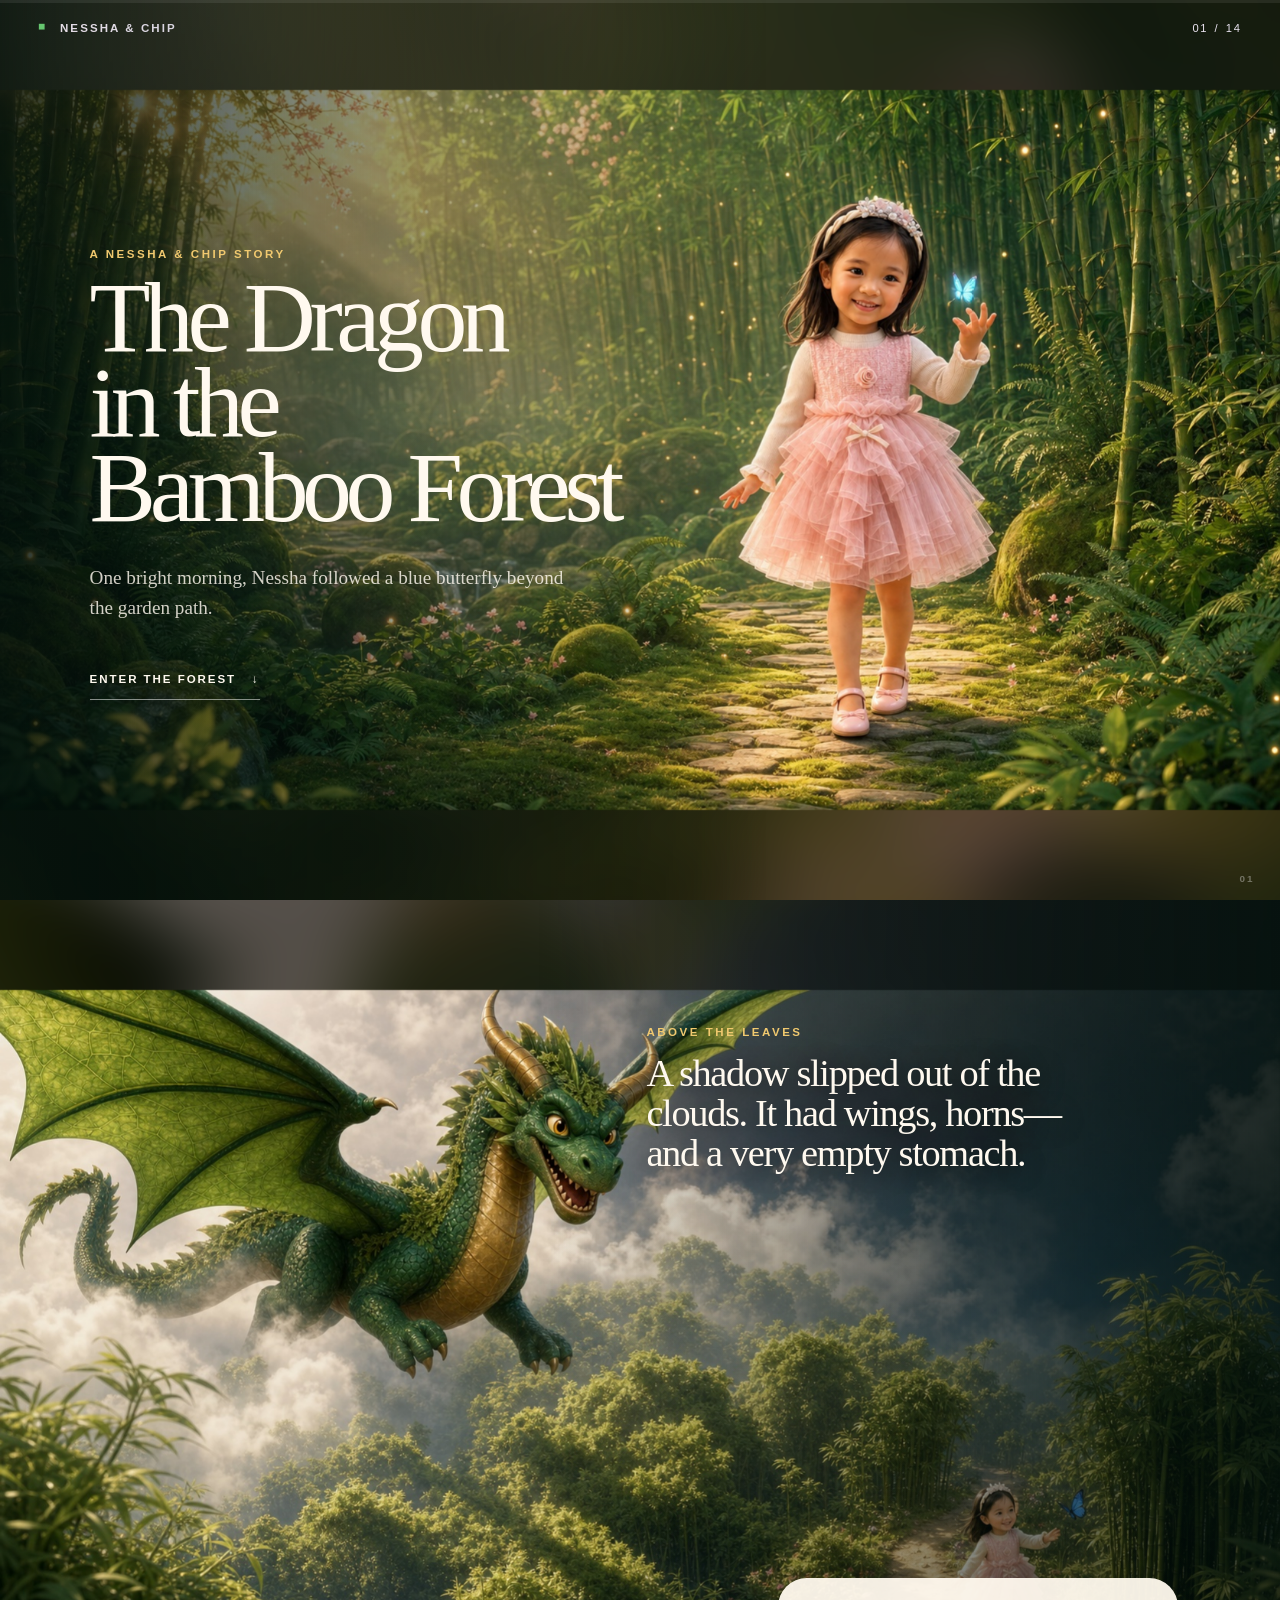
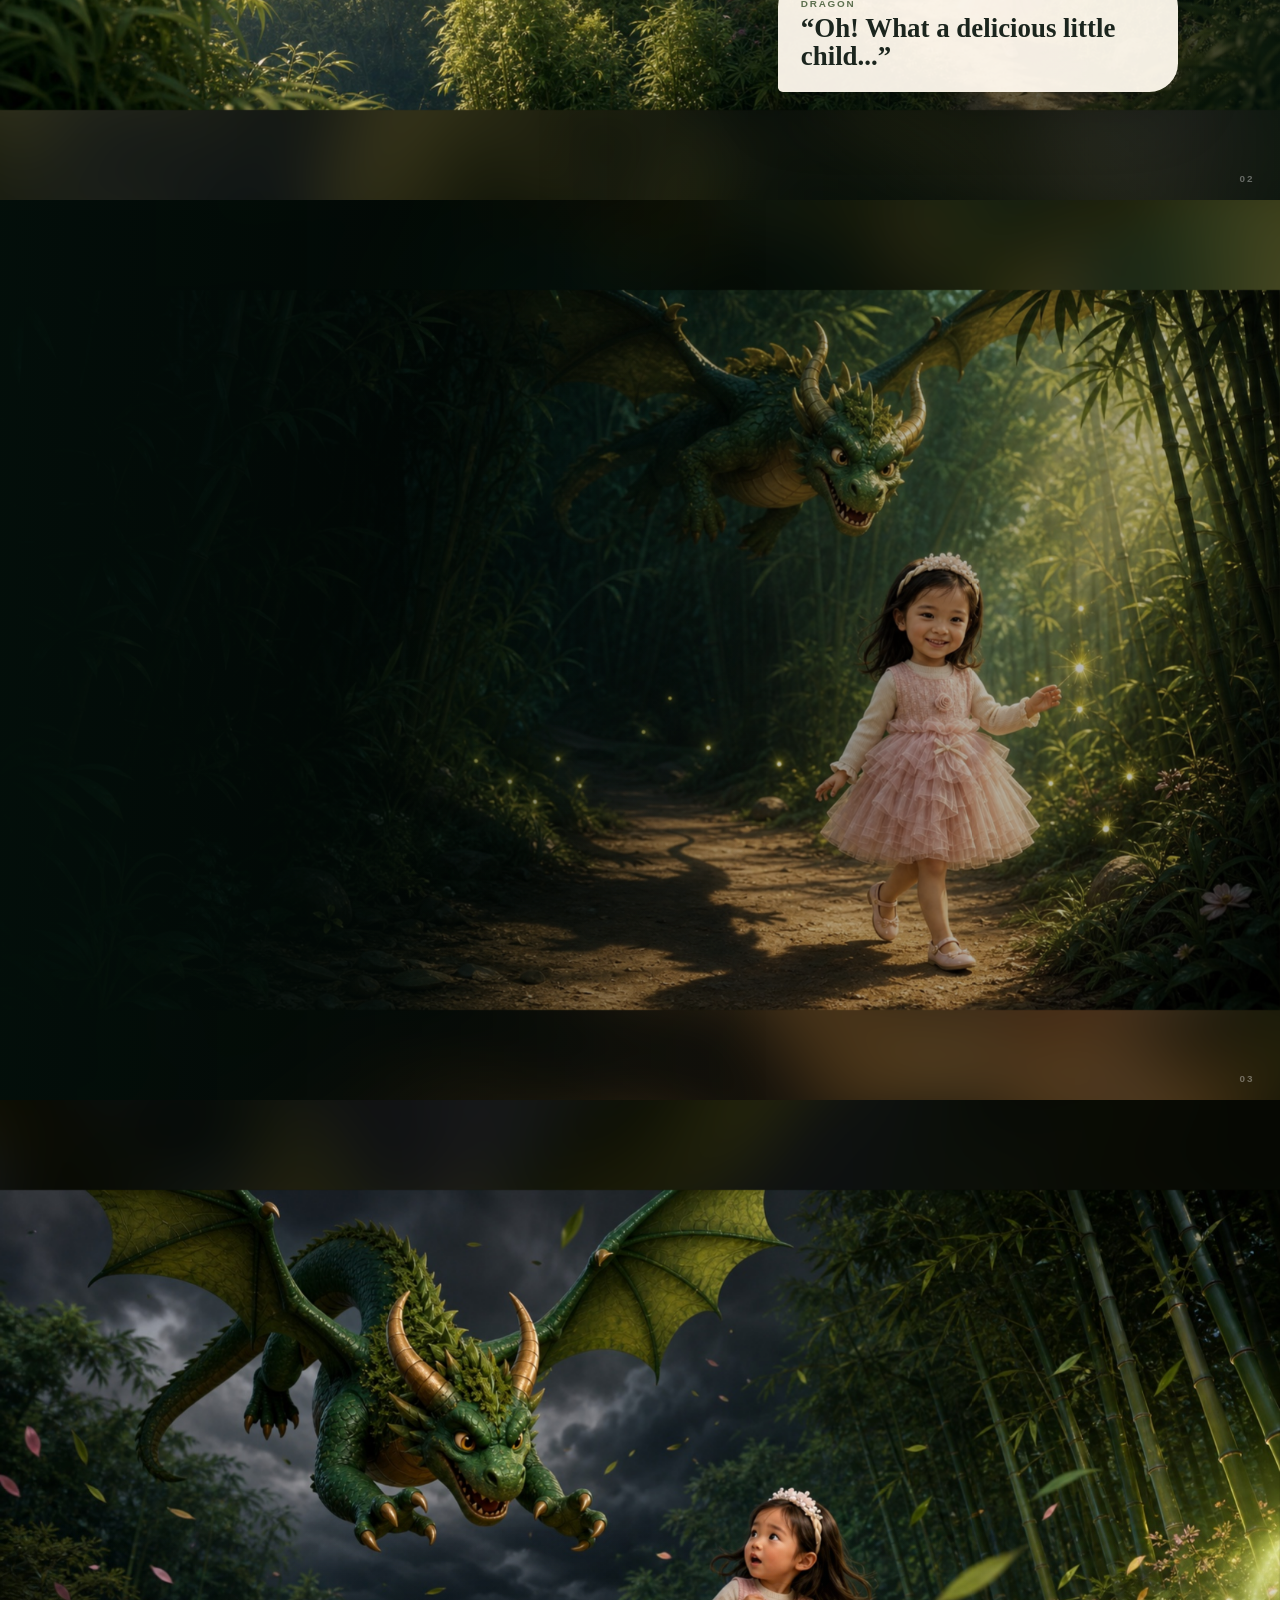
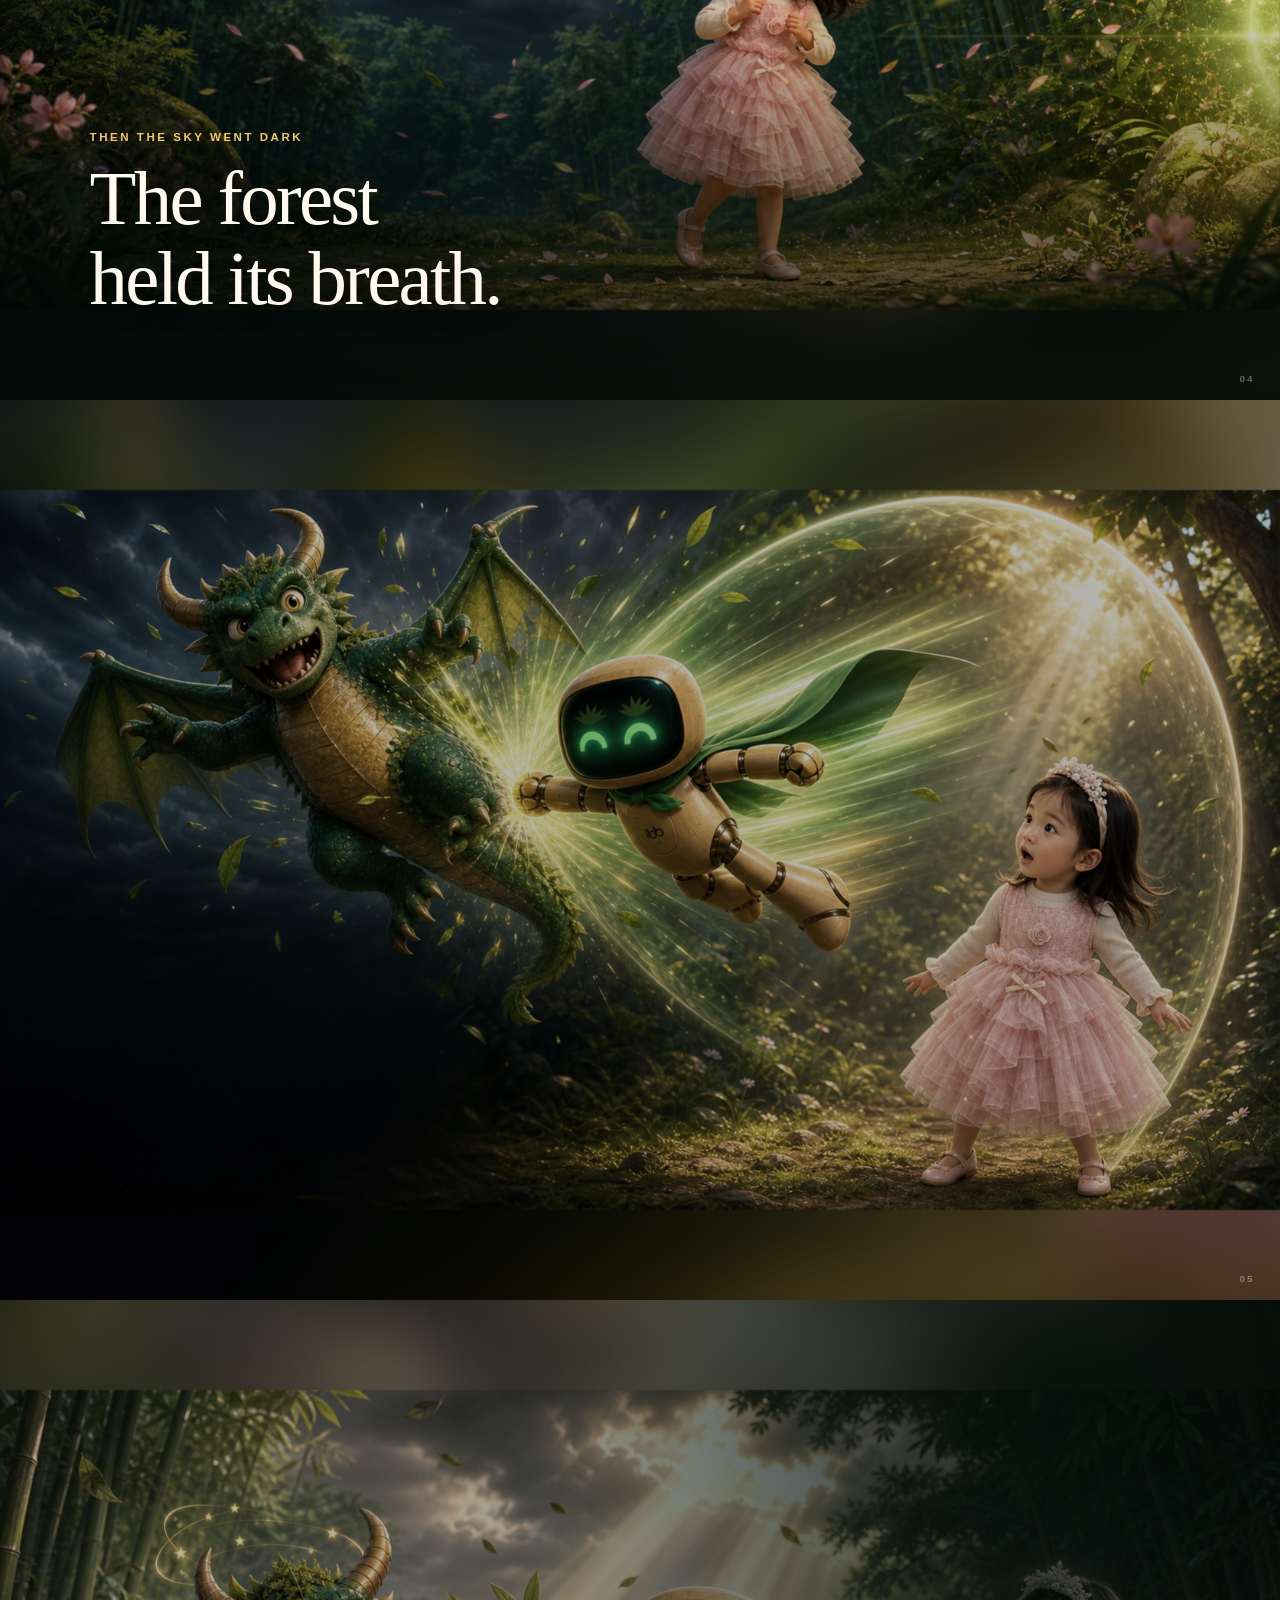
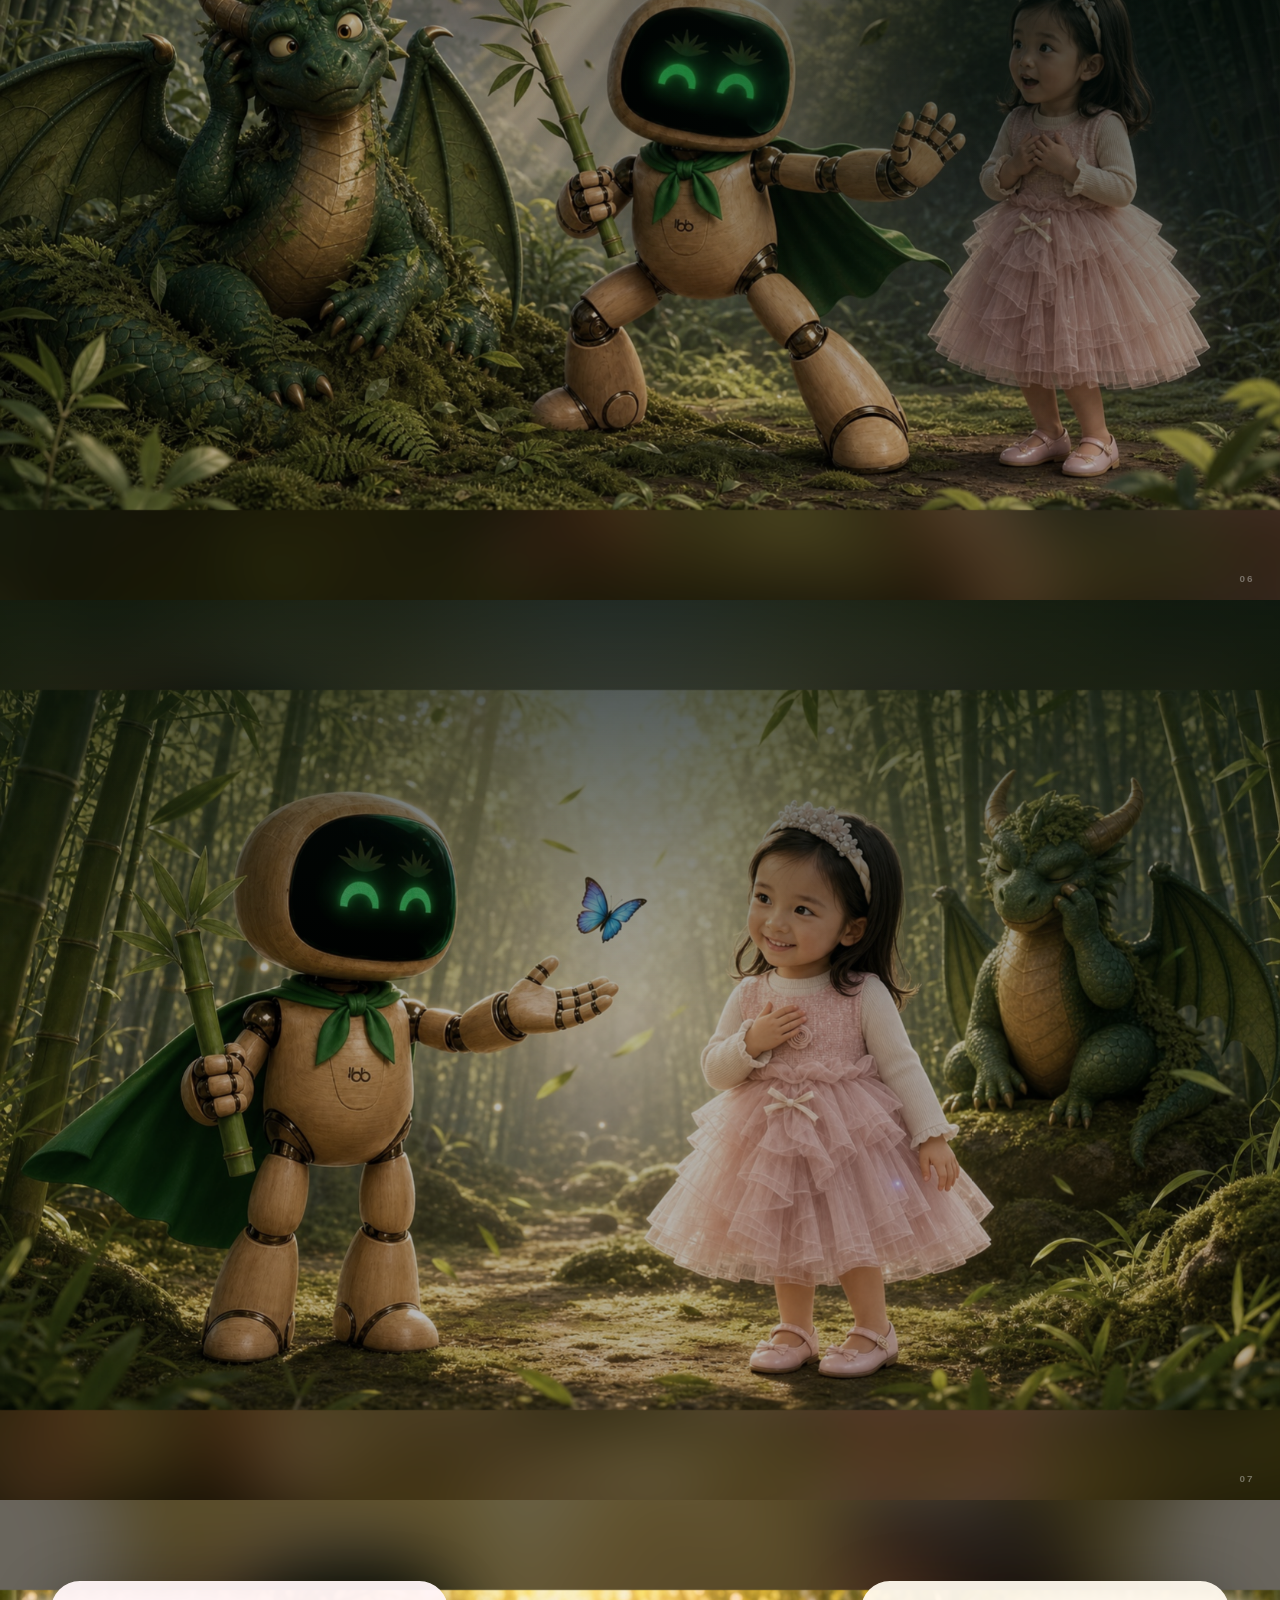
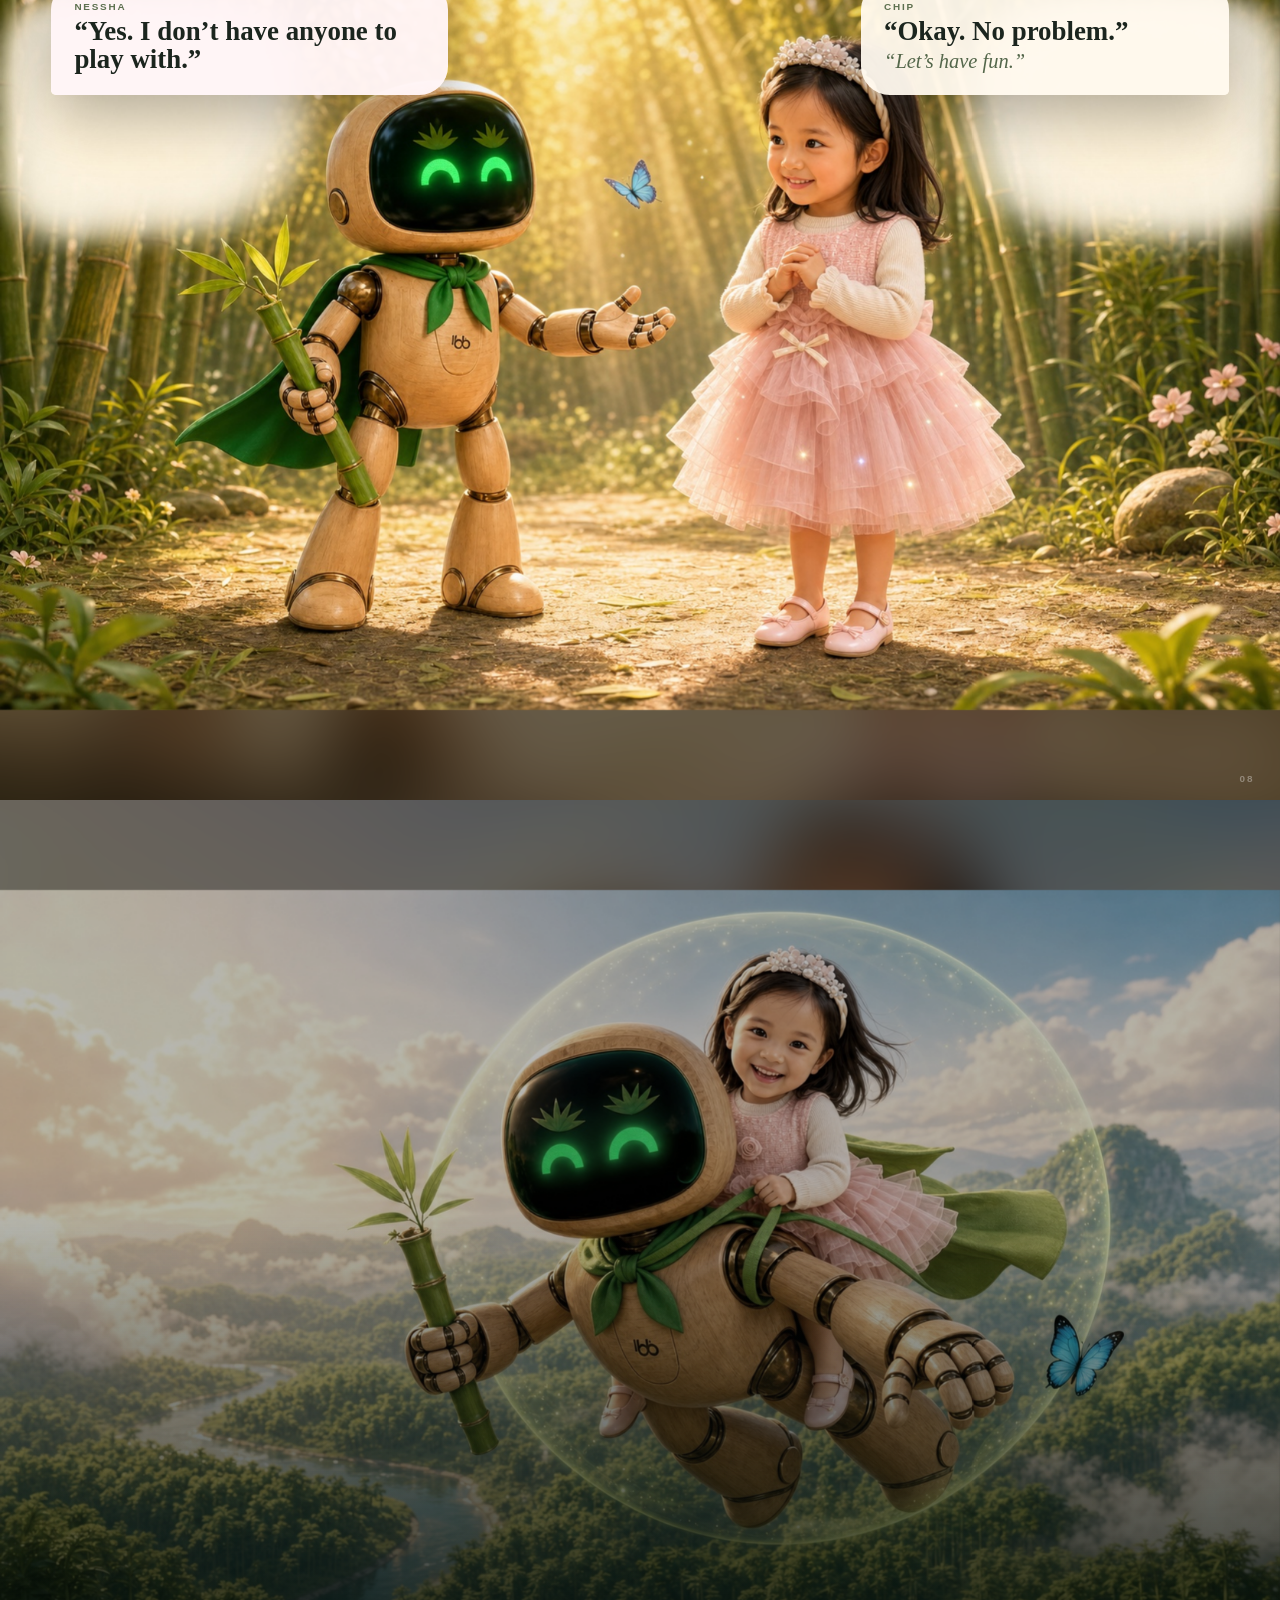
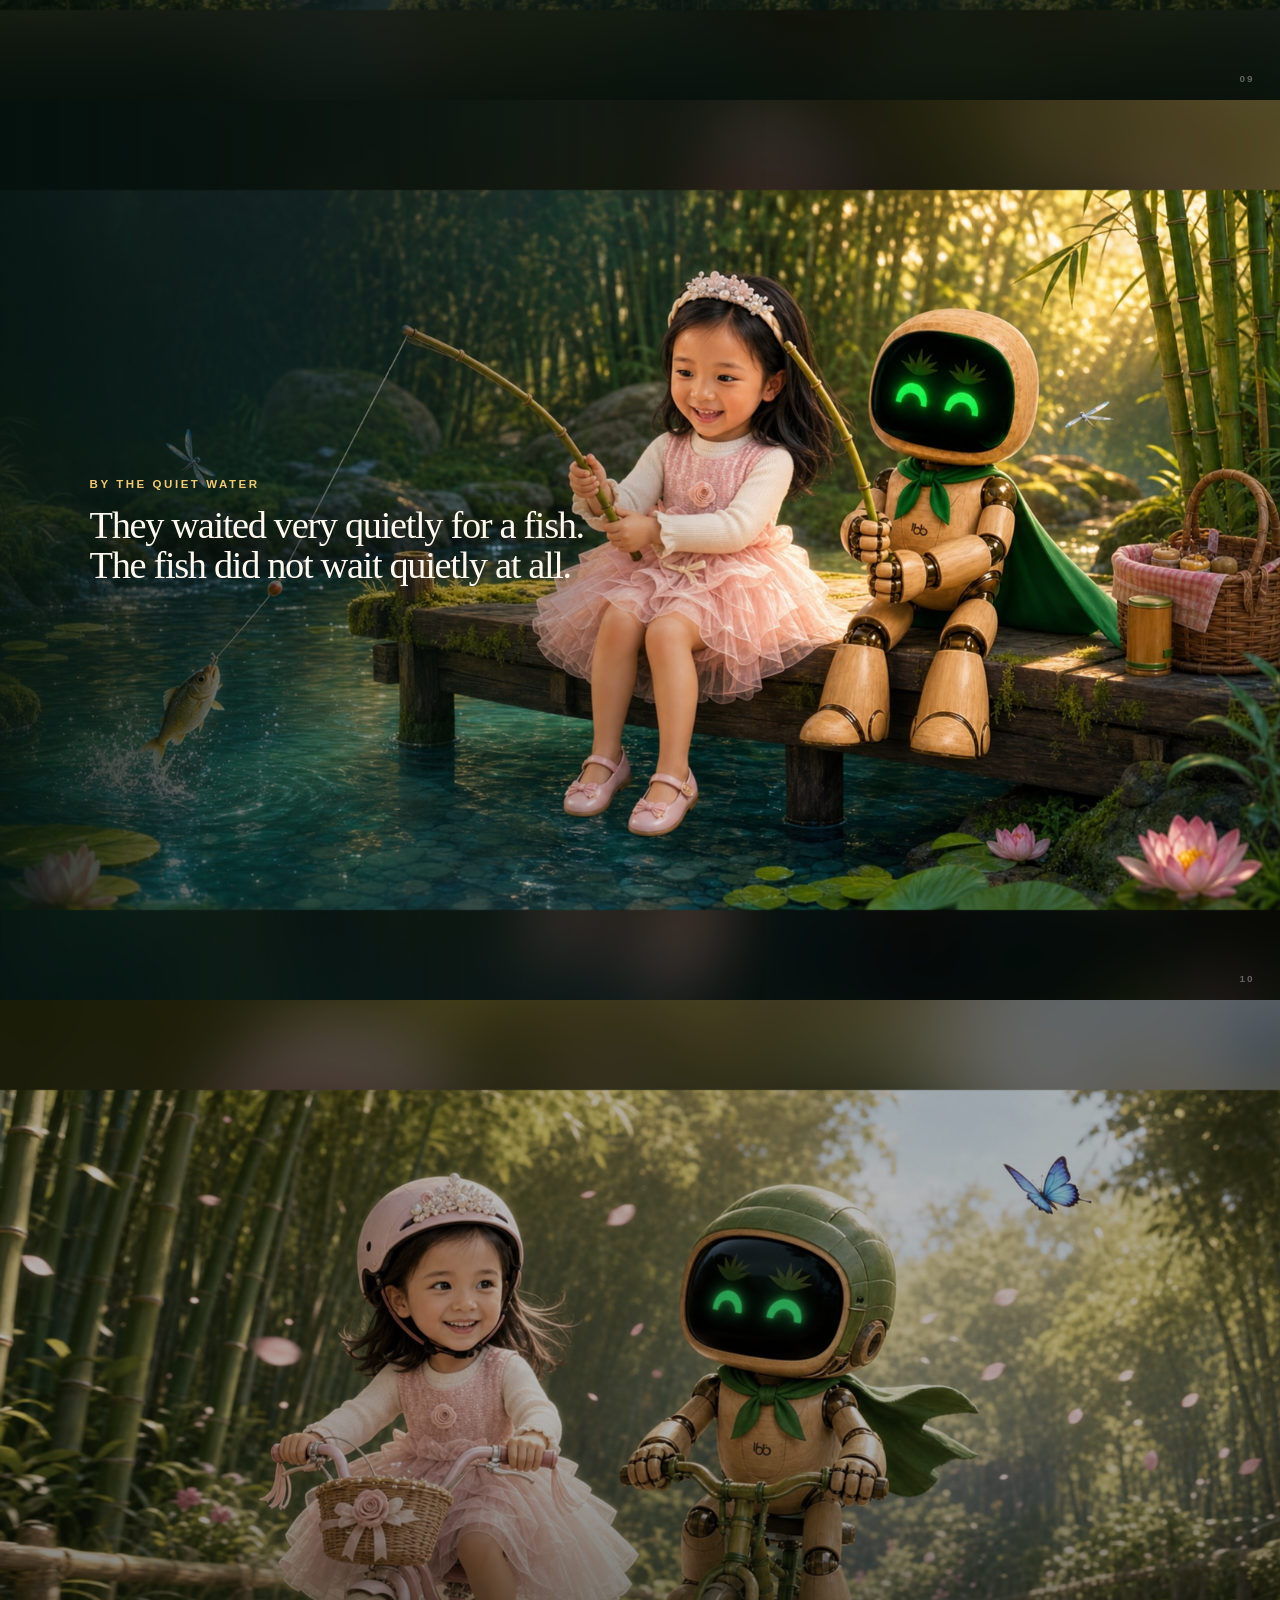
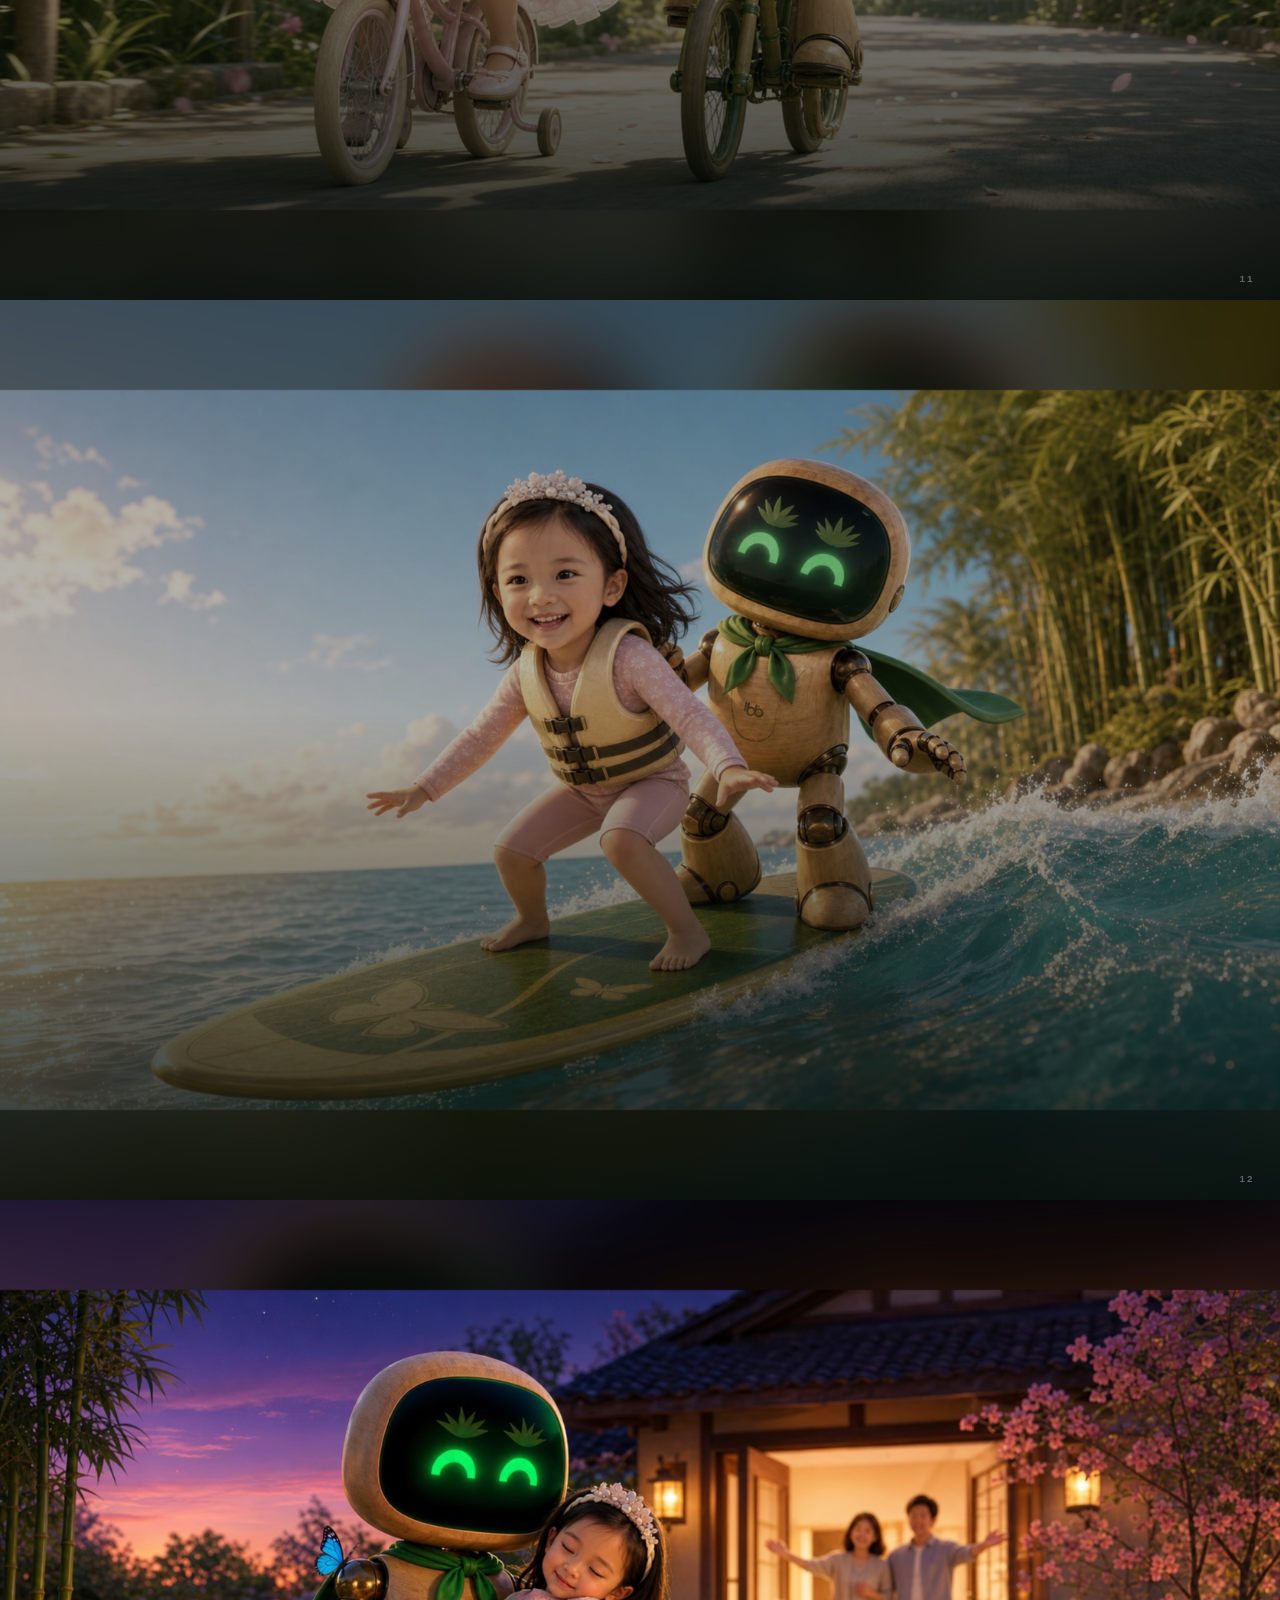
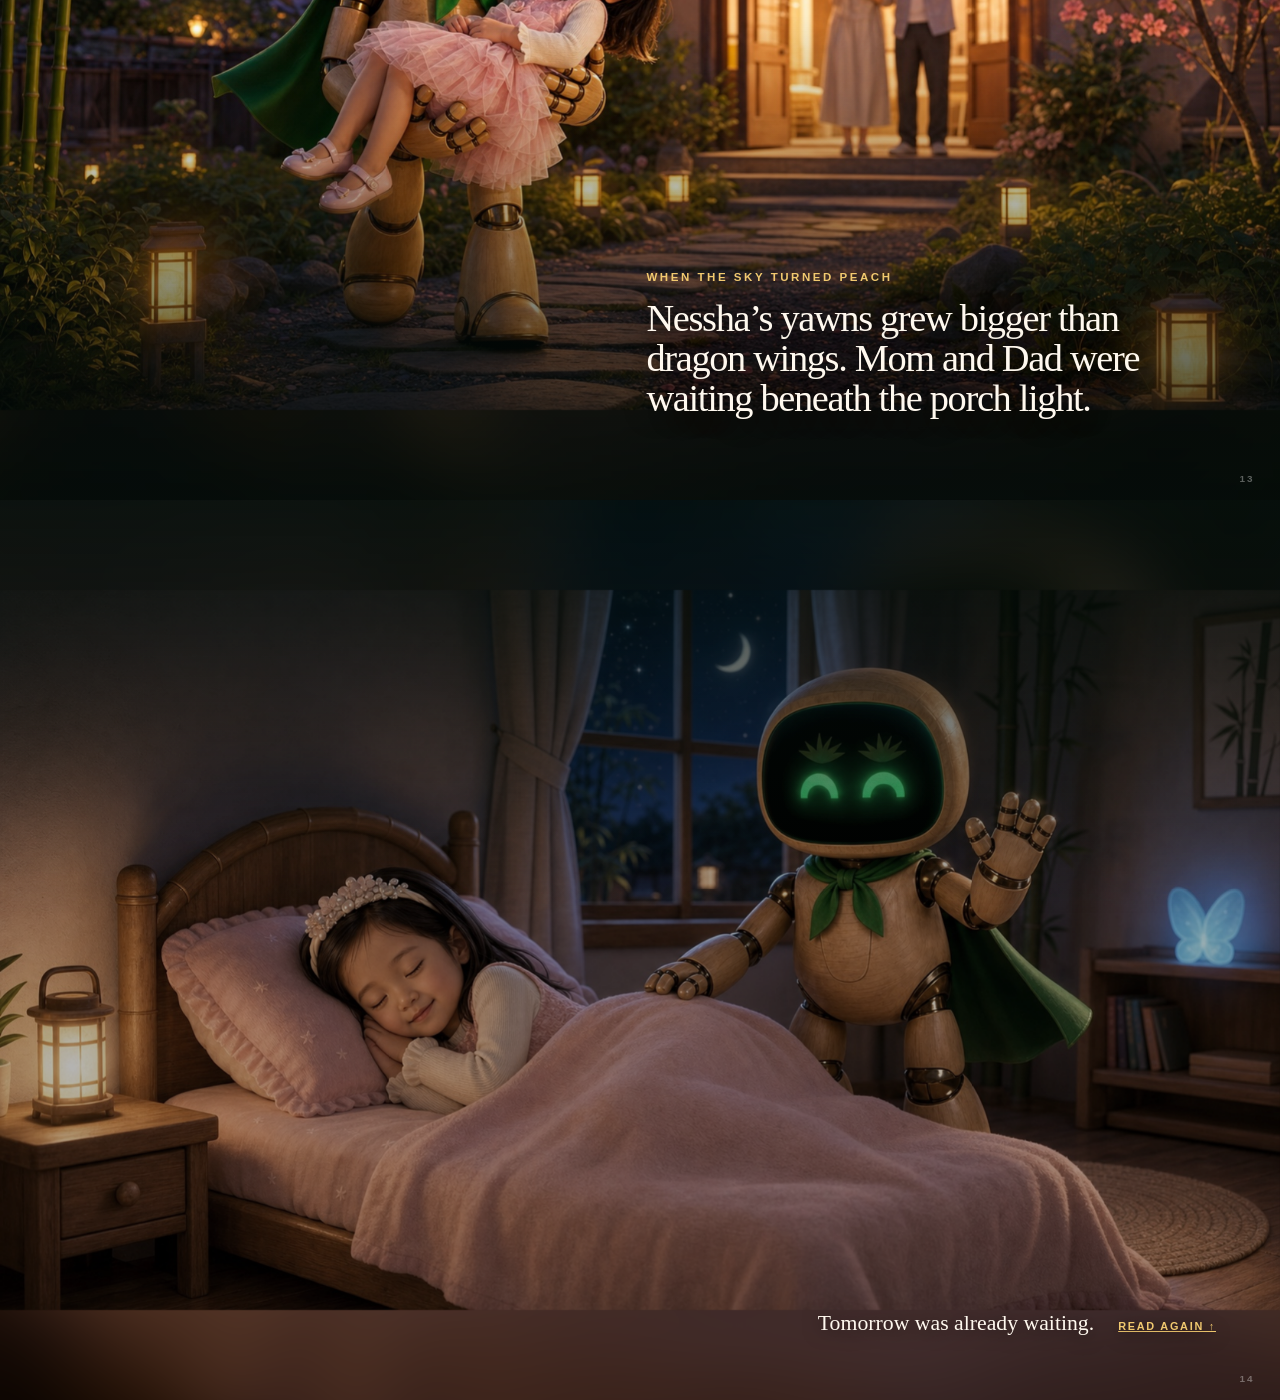
==== commit 4e987960: "Bust cached story image styles" ====
--- a/index.html
+++ b/index.html
@@ -10,7 +10,7 @@
     <meta name="robots" content="noindex, nofollow" />
     <meta name="theme-color" content="#102e22" />
     <title>Nessha & Chip | The Dragon in the Bamboo Forest</title>
-    <link rel="stylesheet" href="./styles.css" />
+    <link rel="stylesheet" href="./styles.css?v=20260724-full-images" />
   </head>
   <body>
     <div class="reading-progress" aria-hidden="true">
--- a/styles.css
+++ b/styles.css
@@ -124,12 +124,12 @@
 .panel__image {
   position: absolute;
   z-index: -1;
-  inset: -2.5%;
-  width: 105%;
-  height: 105%;
-  object-fit: cover;
+  inset: 0;
+  width: 100%;
+  height: 100%;
+  object-fit: contain;
   object-position: center;
-  transform: translate3d(0, var(--image-lift), 0) scale(1.025);
+  transform: none;
   transition:
     filter 800ms ease,
     transform 1.4s cubic-bezier(0.2, 0.75, 0.2, 1);
@@ -138,7 +138,7 @@
 
 .panel:not(.is-active) .panel__image {
   filter: brightness(0.72) saturate(0.72);
-  transform: translate3d(0, var(--image-lift), 0) scale(1.075);
+  transform: none;
 }
 
 .panel__shade {
@@ -490,12 +490,12 @@
   }
 
   .panel:not(.is-active) .panel__image {
-    transform: scale(1.025);
+    transform: none;
   }
 
   .panel--hero .panel__image {
-    object-fit: cover;
-    object-position: 66% center;
+    object-fit: contain;
+    object-position: center;
   }
 
   .panel--hero .panel__shade--left {
@@ -603,6 +603,79 @@
   }
 }
 
+@media (max-height: 520px) {
+  .panel {
+    height: 100svh;
+    min-height: 100svh;
+  }
+
+  .hero-copy {
+    align-self: center;
+    width: min(36rem, 52vw);
+    margin-left: clamp(1rem, 4vw, 3.5rem);
+    padding: 3.25rem 0 1.5rem;
+  }
+
+  .eyebrow {
+    margin-bottom: 0.55rem;
+  }
+
+  h1 {
+    font-size: clamp(2.8rem, 5.8vw, 4.7rem);
+    line-height: 0.88;
+  }
+
+  .hero-copy__intro {
+    max-width: 25rem;
+    margin-top: 0.9rem;
+    font-size: 0.95rem;
+    line-height: 1.35;
+  }
+
+  .begin-button {
+    margin-top: 1rem;
+    padding: 0.55rem 0;
+  }
+
+  .narration {
+    font-size: clamp(1.35rem, 2.5vw, 2.4rem);
+  }
+
+  .narration--large {
+    font-size: clamp(2.4rem, 5vw, 4.5rem);
+  }
+
+  .bubble {
+    gap: 0.2rem;
+    padding: 0.72rem 0.9rem 0.82rem;
+  }
+
+  .bubble strong {
+    font-size: clamp(1rem, 1.7vw, 1.45rem);
+  }
+
+  .bubble em {
+    font-size: clamp(0.9rem, 1.3vw, 1.1rem);
+  }
+}
+
+@media (max-width: 760px) and (max-height: 520px) {
+  .hero-copy {
+    width: auto;
+    margin: 0;
+    padding: 4.25rem 1rem 1.4rem;
+  }
+
+  h1 {
+    font-size: clamp(2.7rem, 13vw, 3.7rem);
+  }
+
+  .hero-copy__intro {
+    max-width: 21rem;
+    font-size: 0.88rem;
+  }
+}
+
 @media (prefers-reduced-motion: reduce) {
   html {
     scroll-behavior: auto;
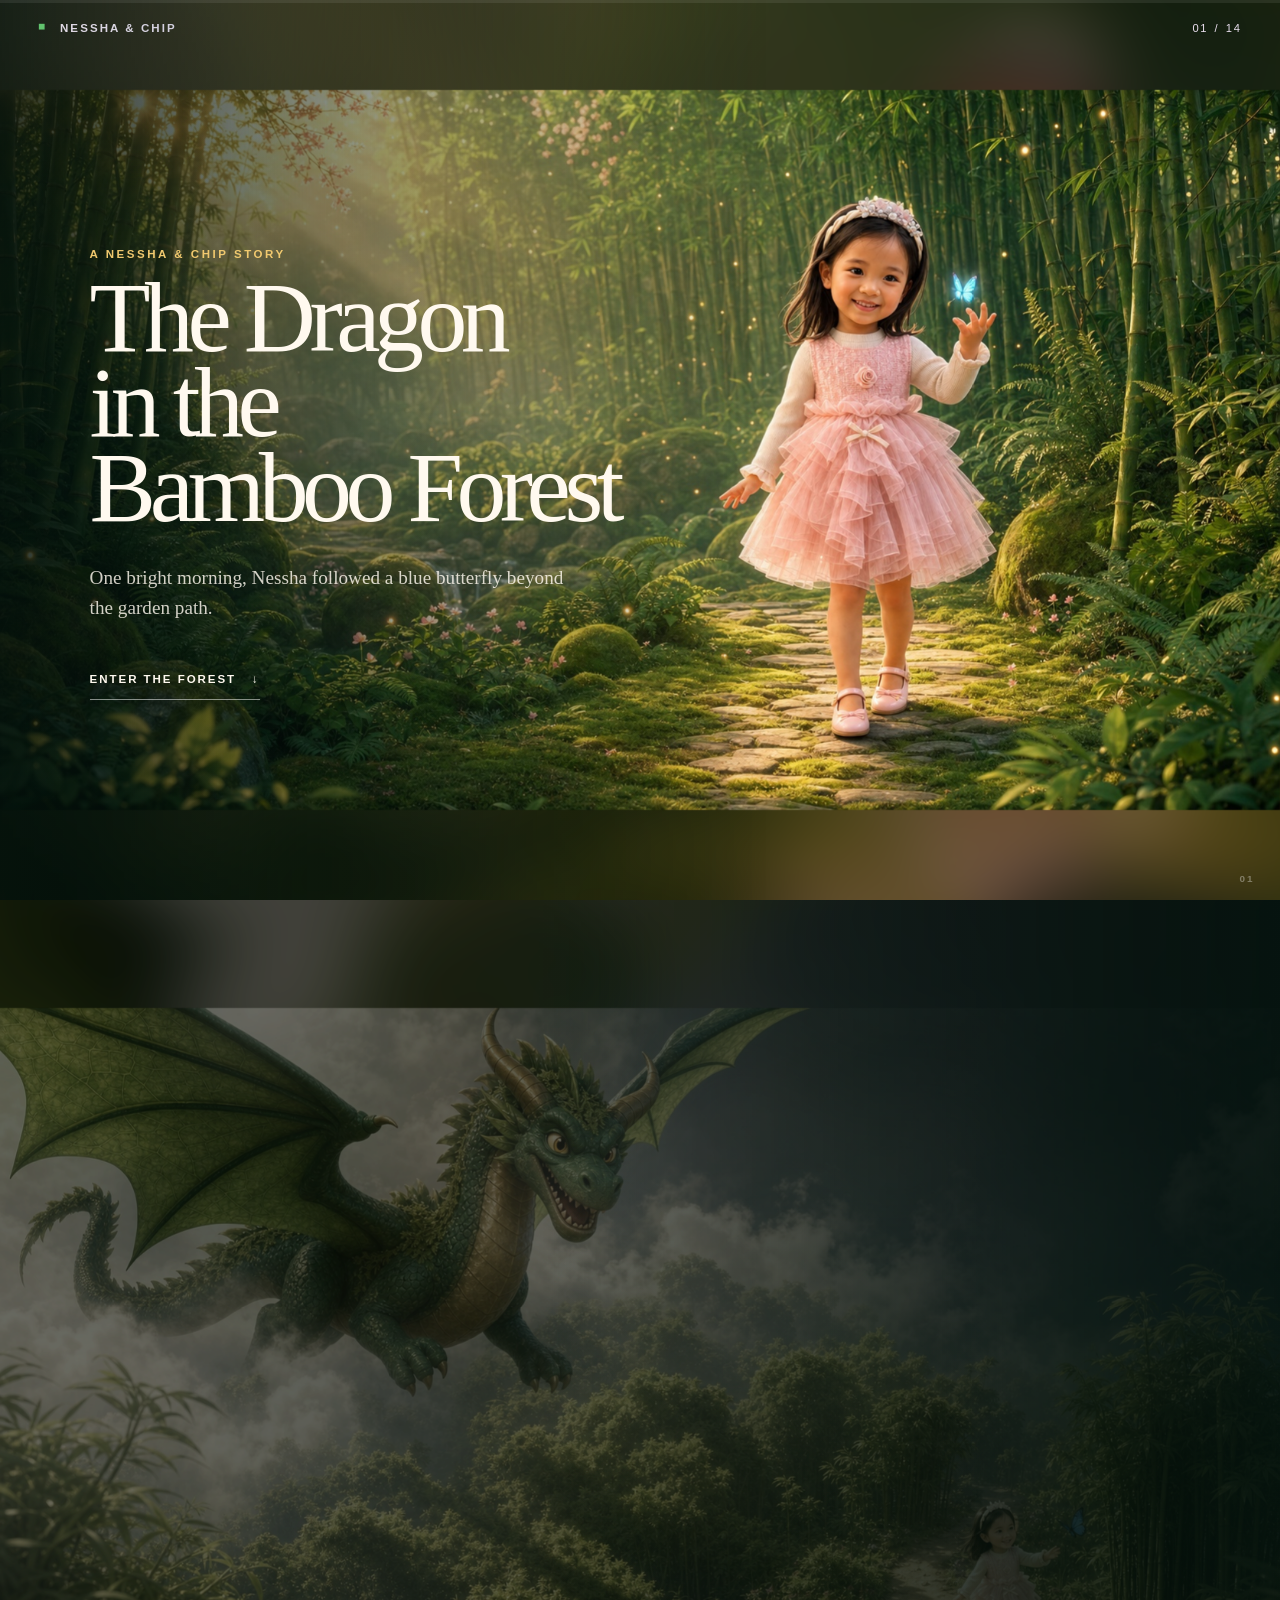
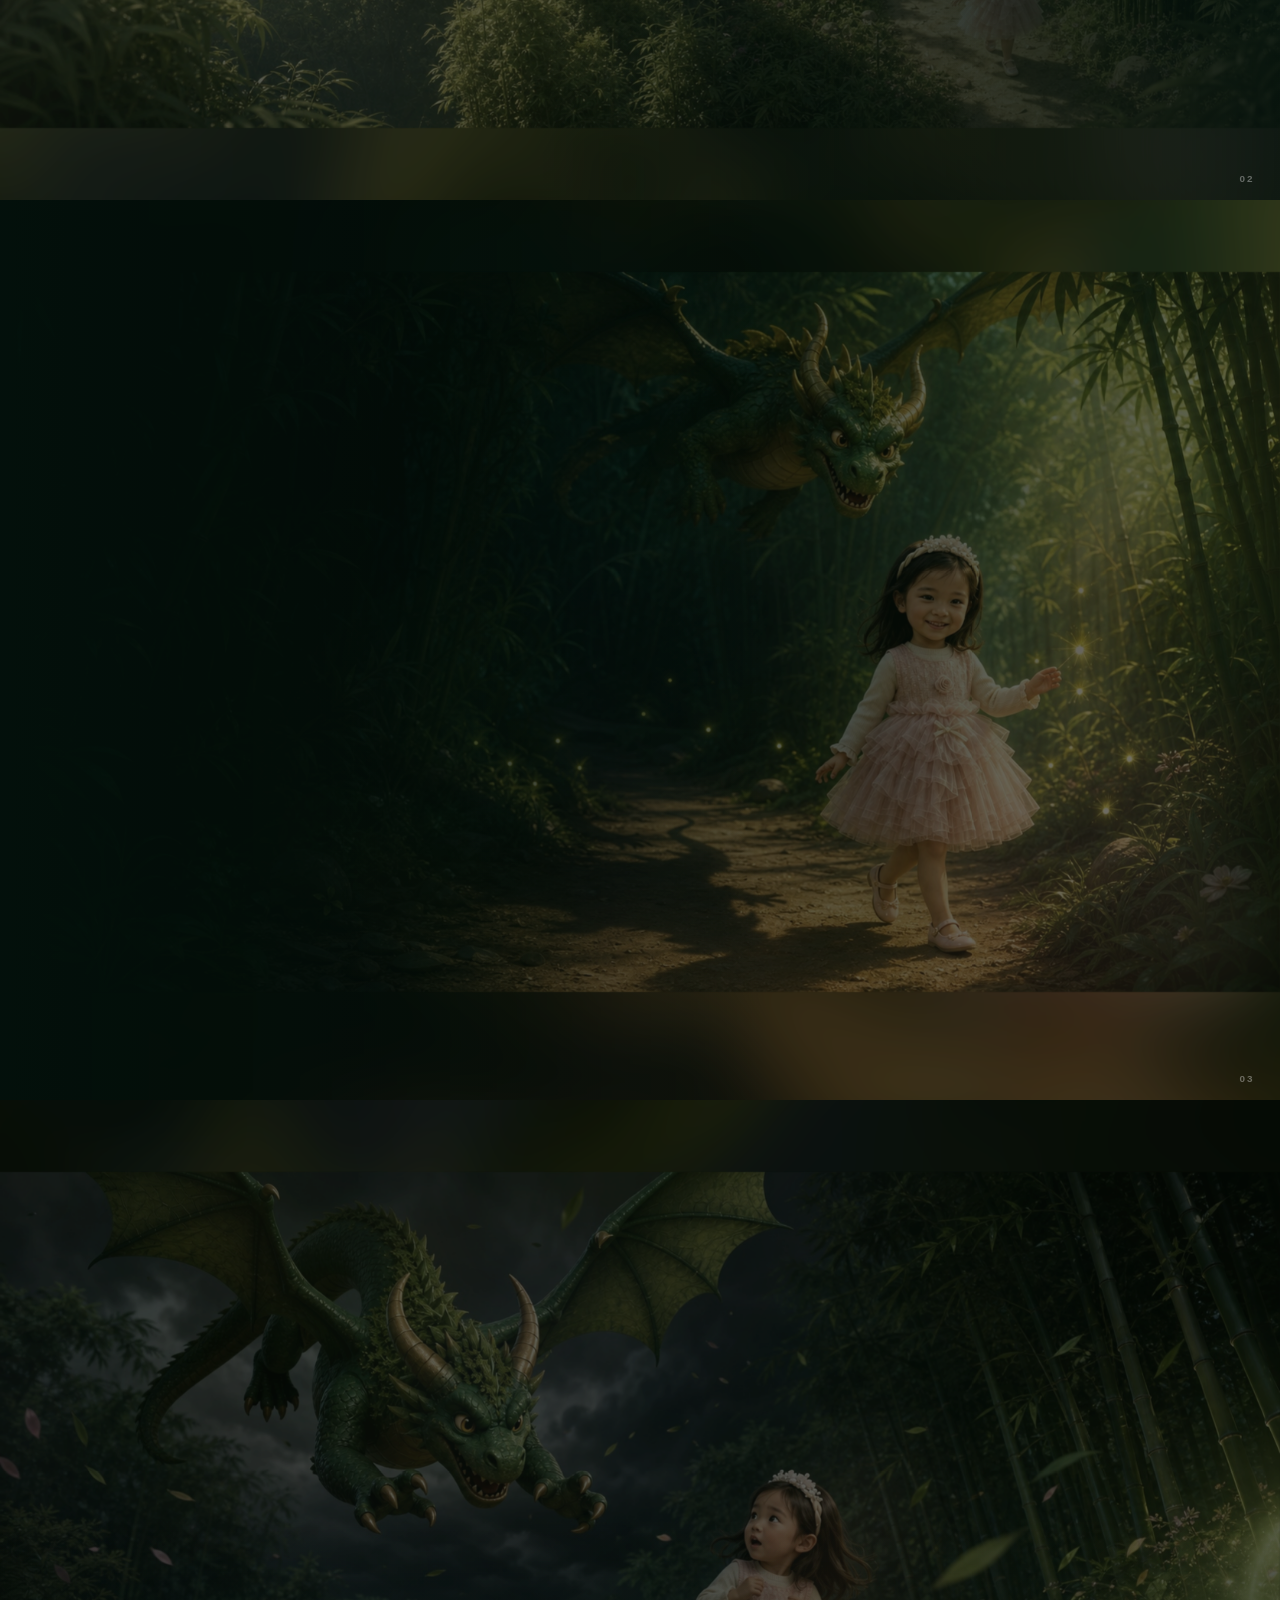
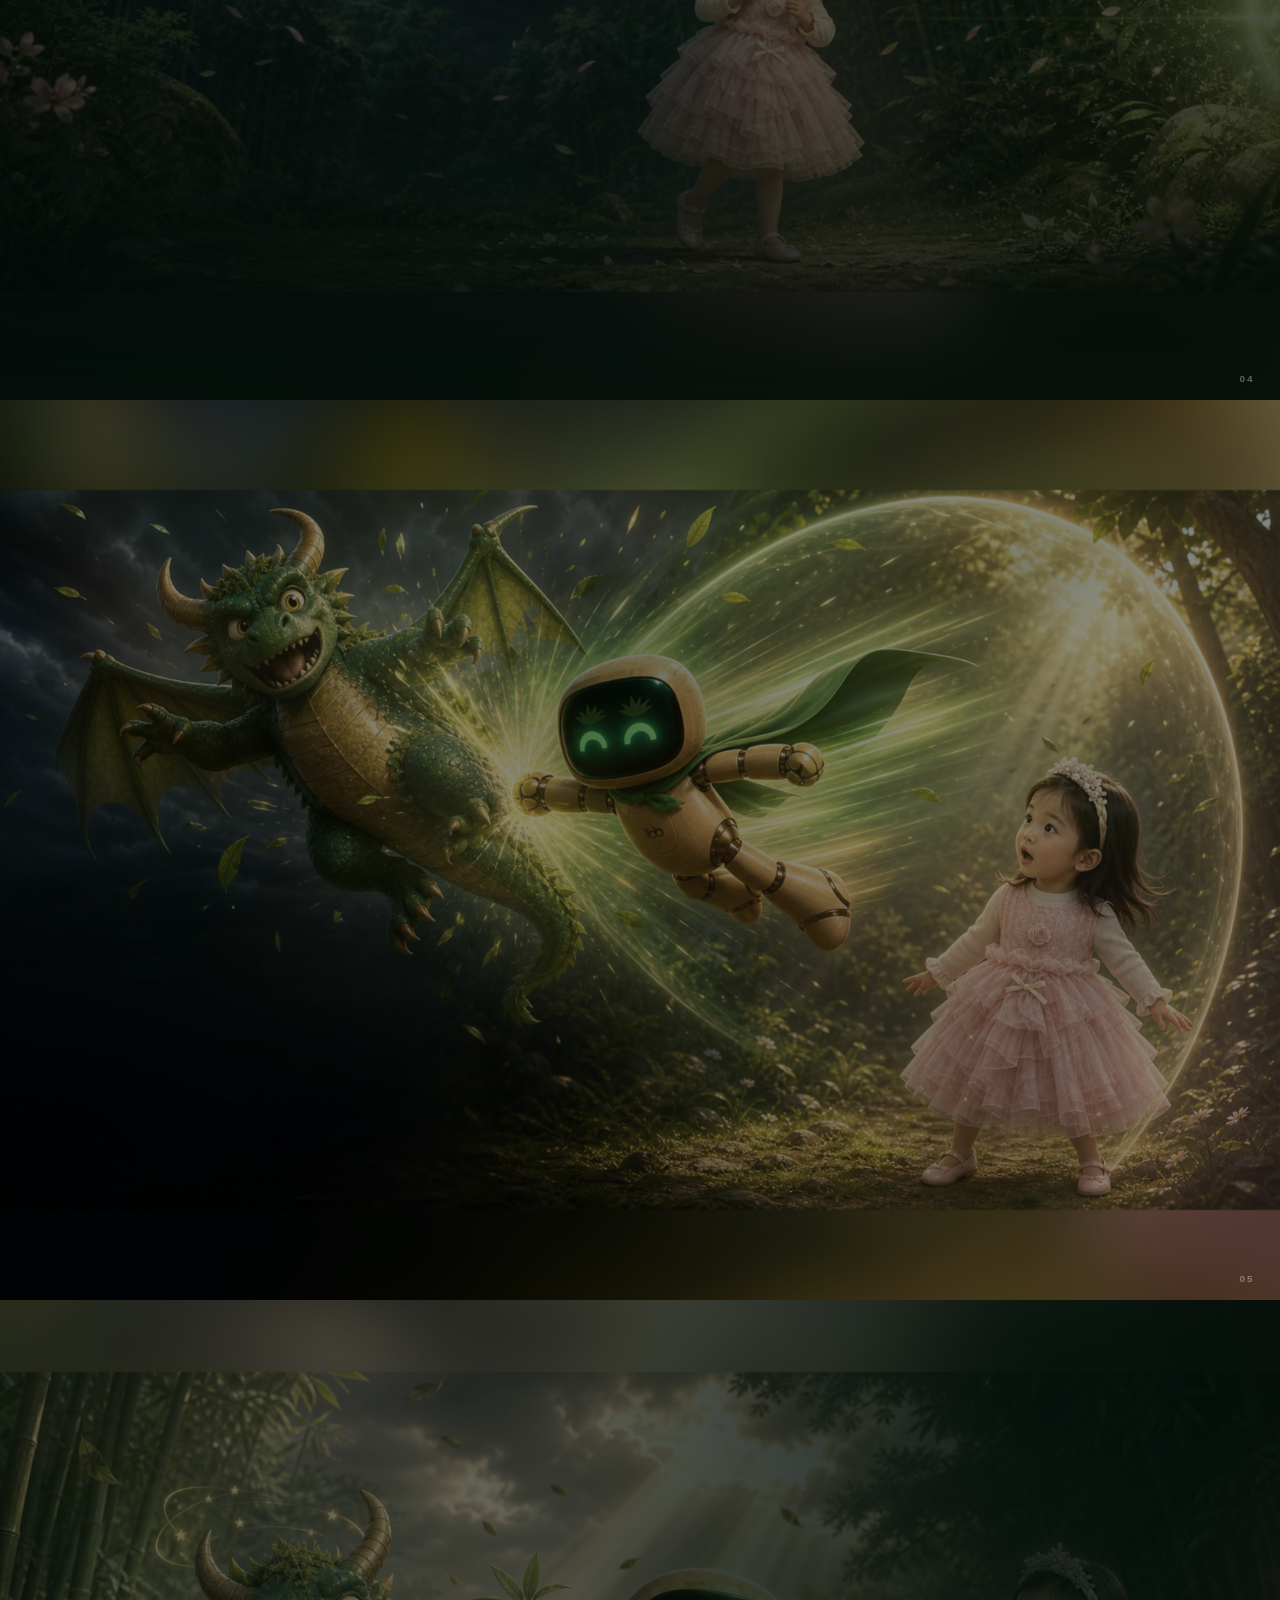
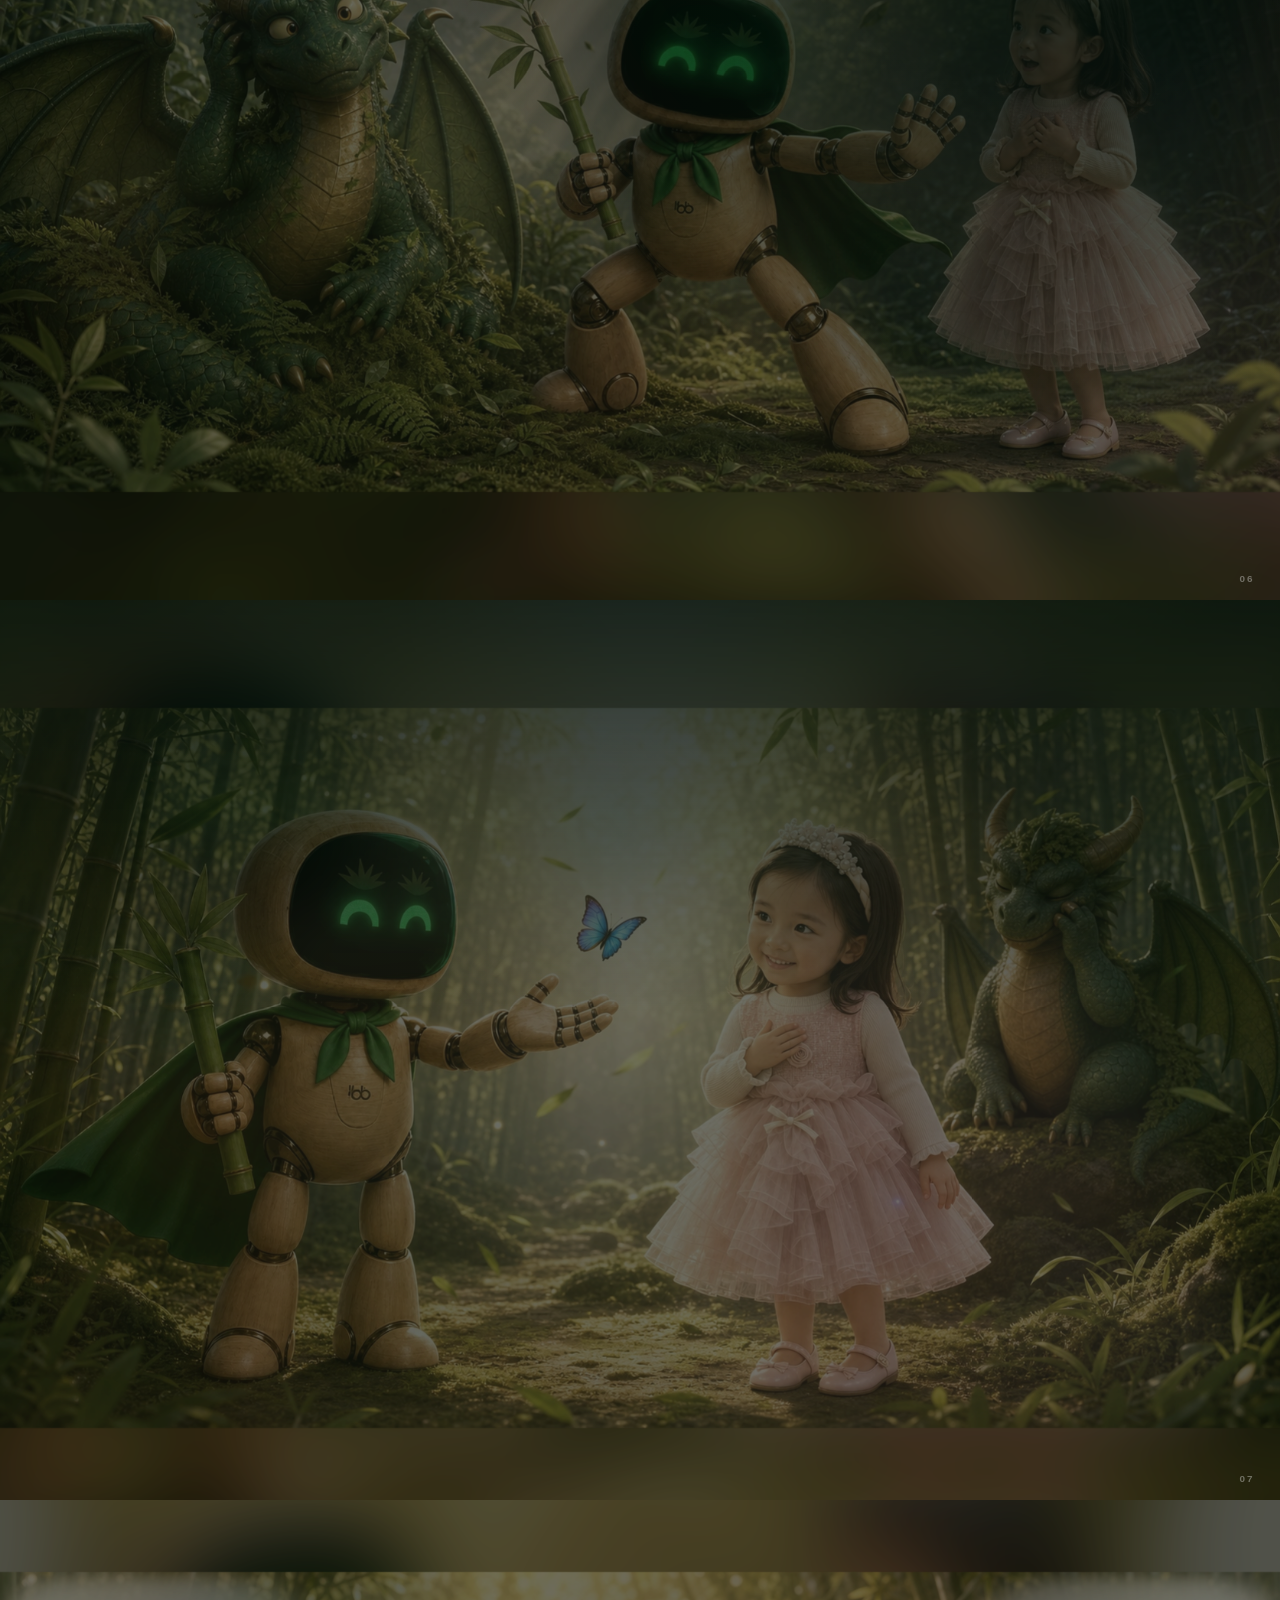
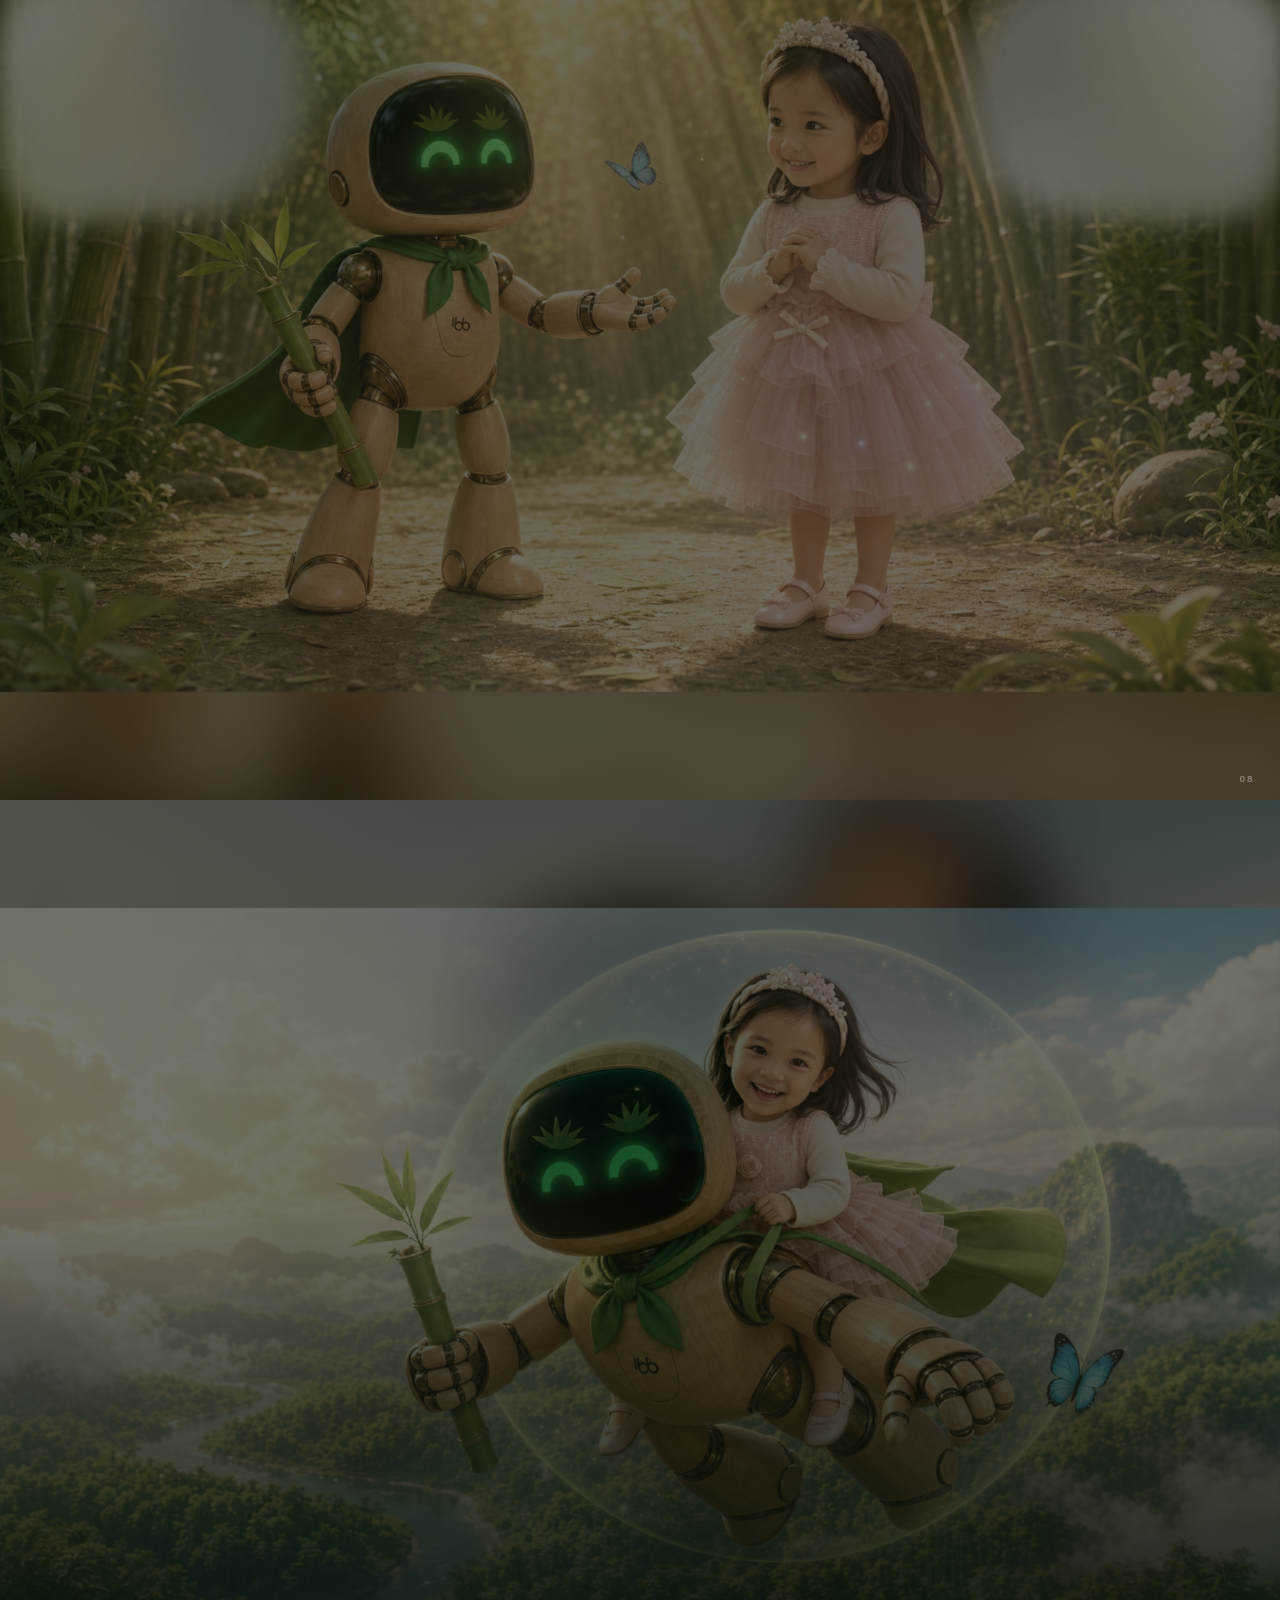
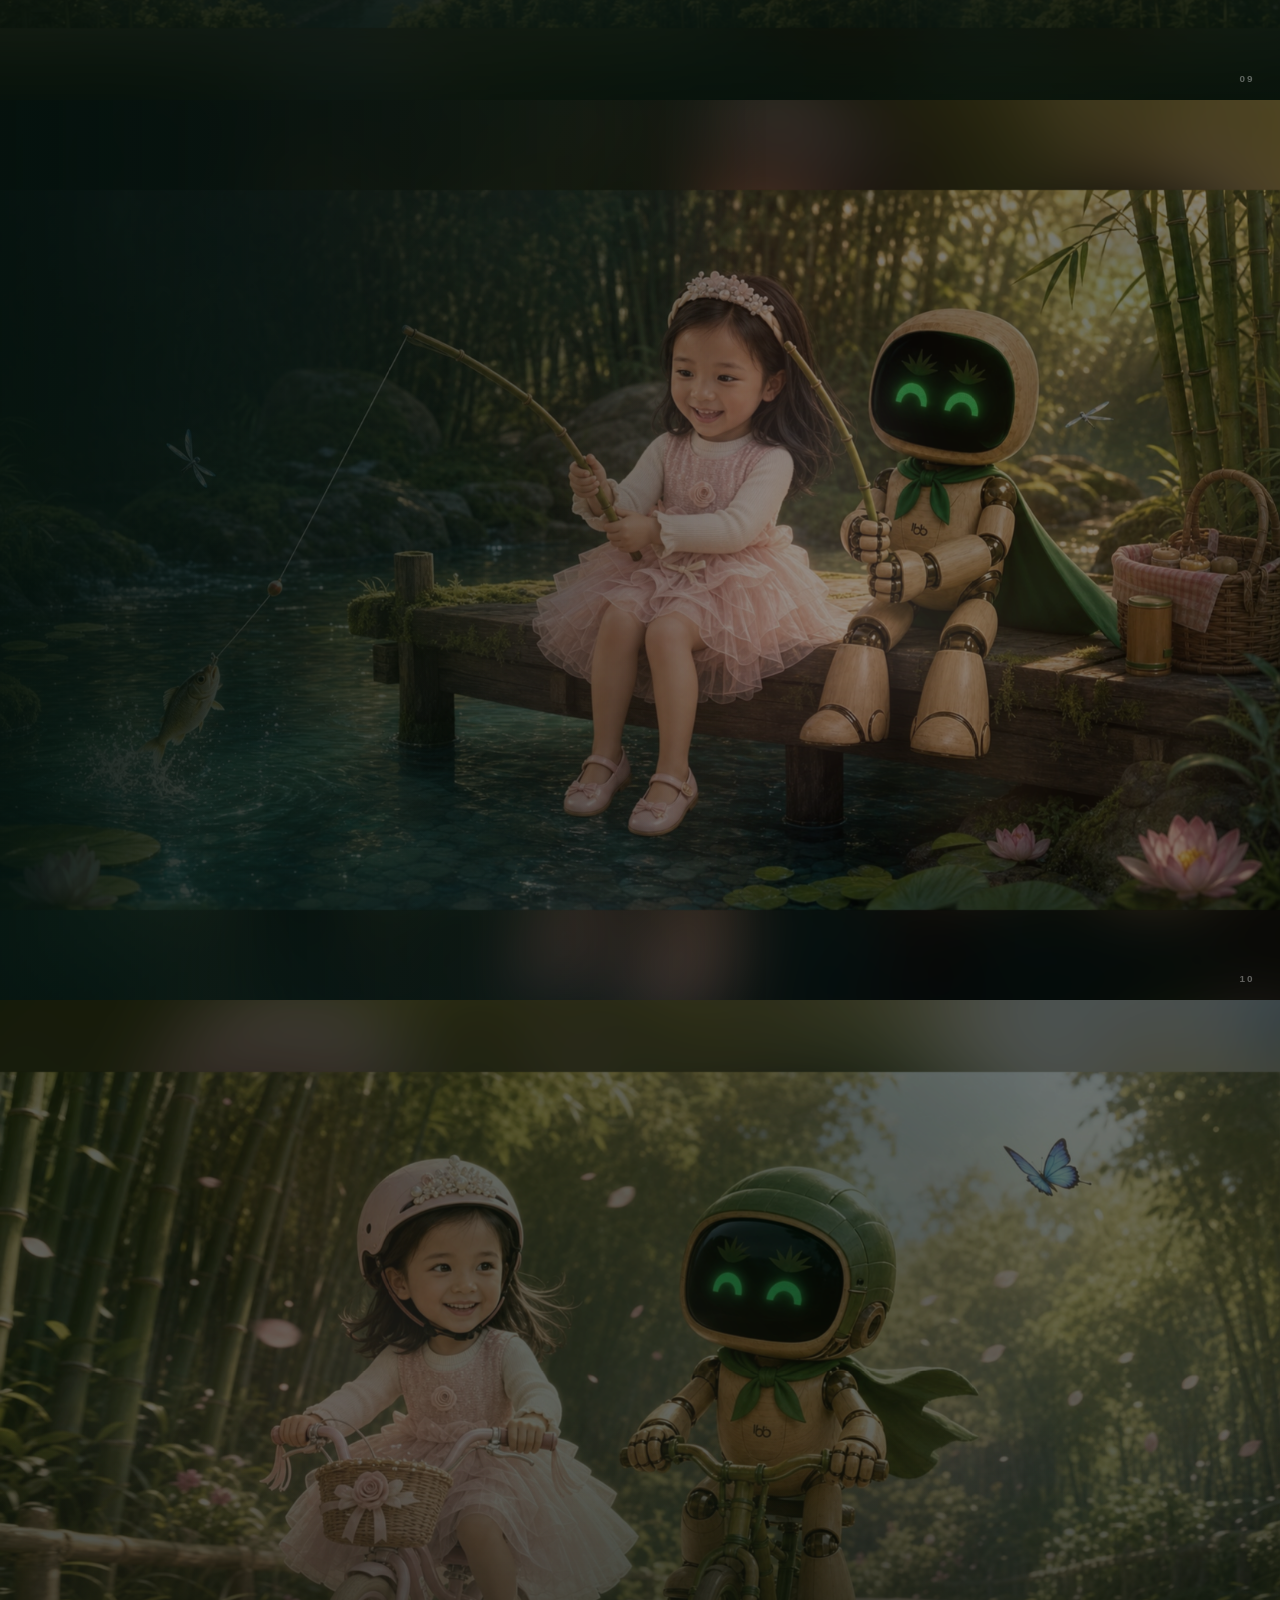
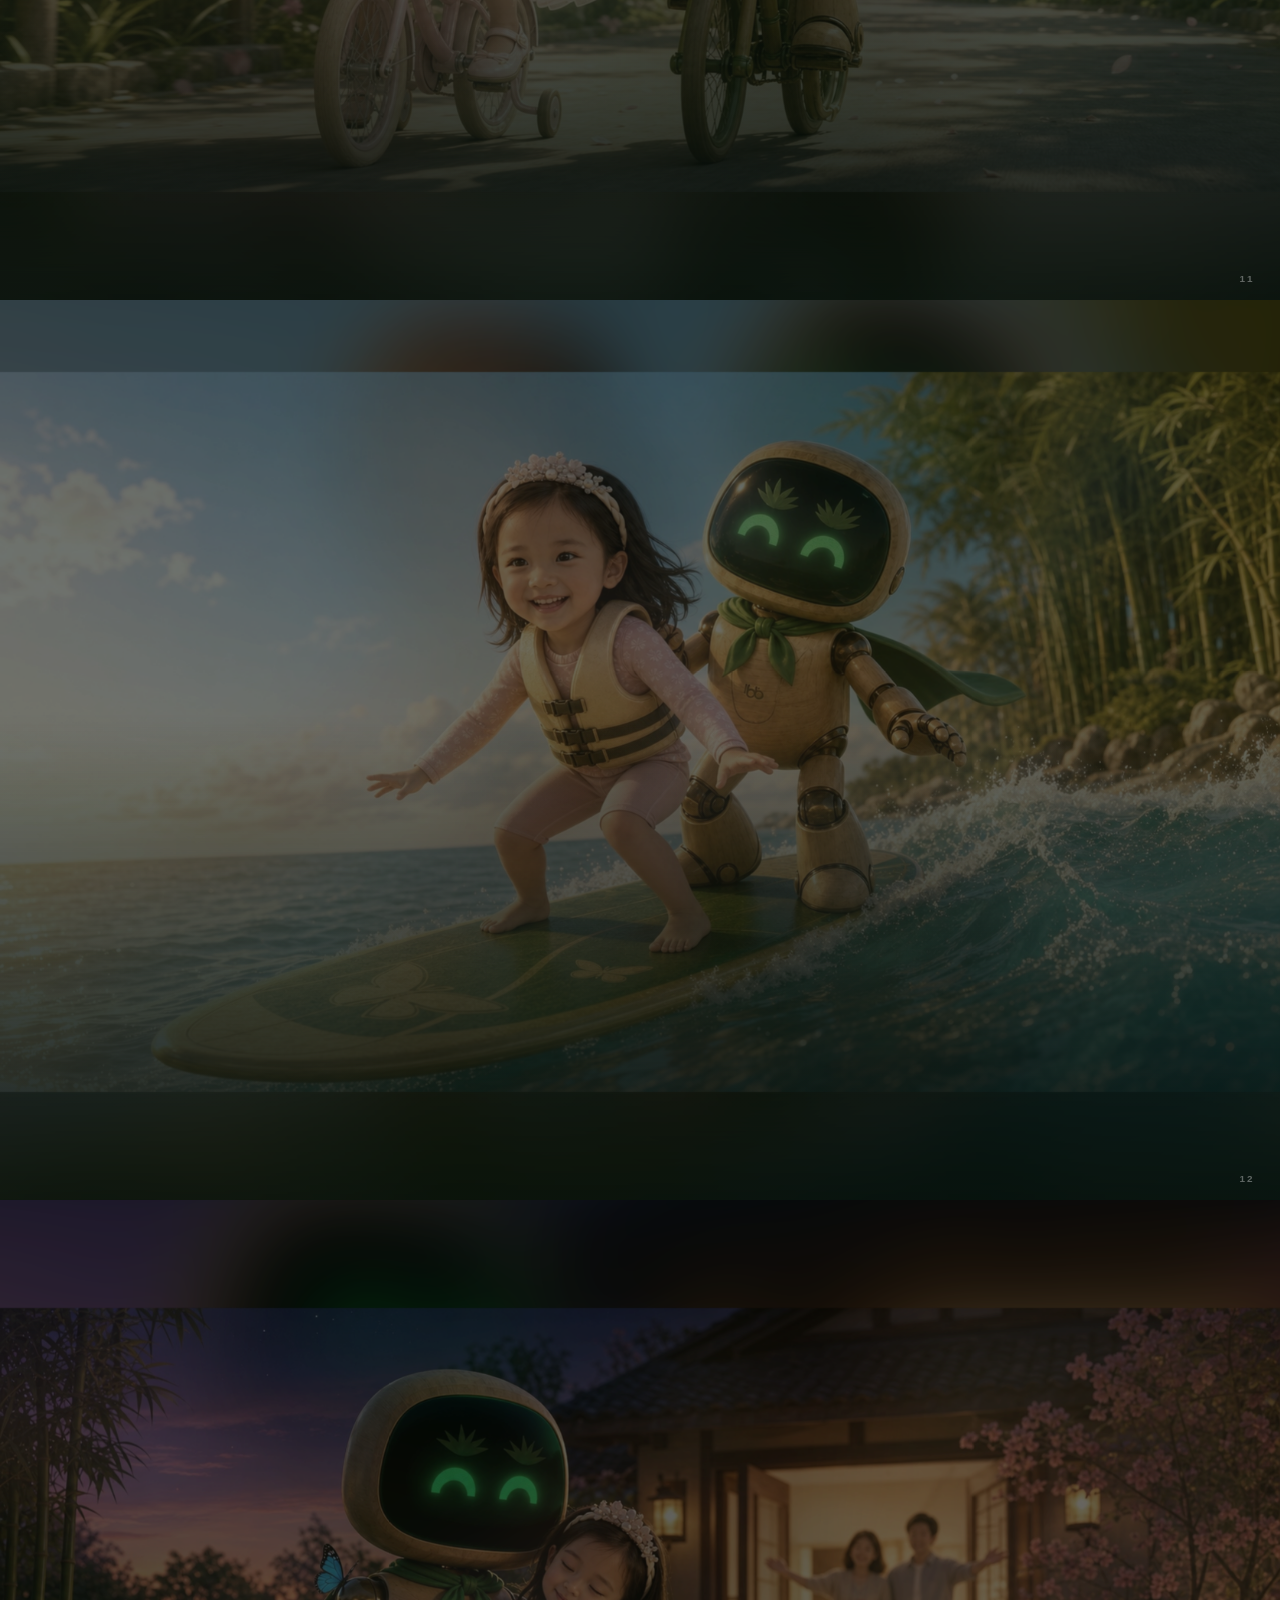
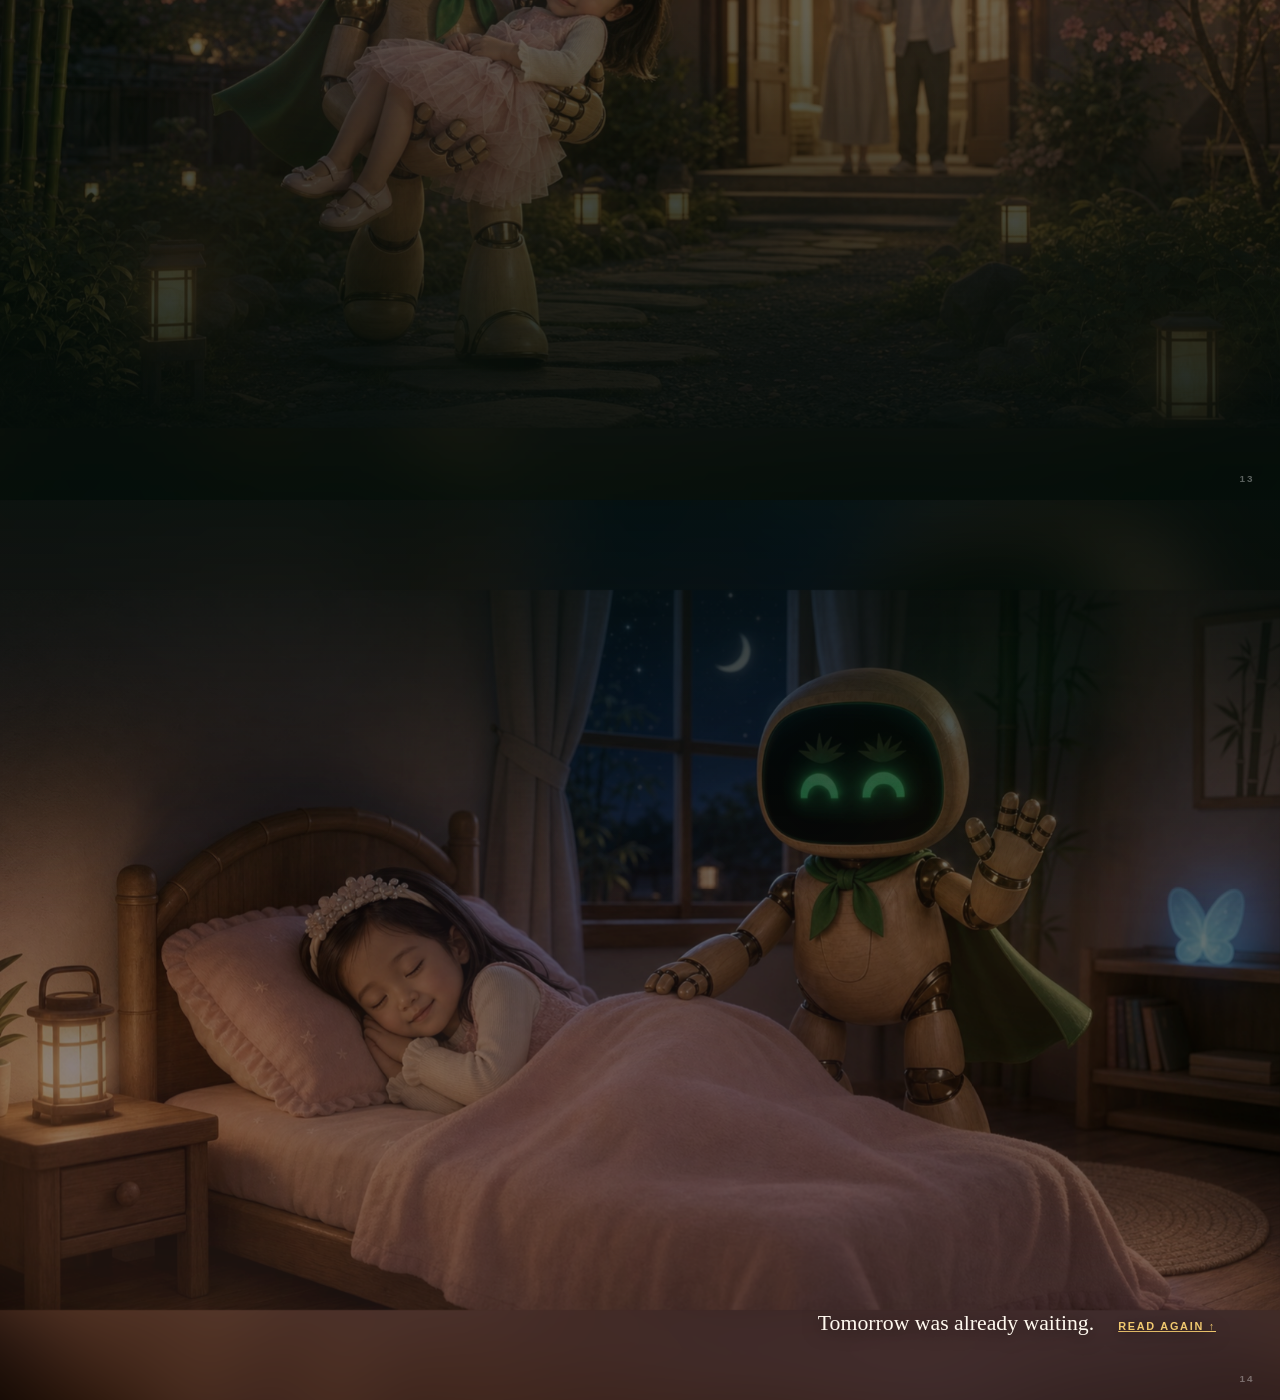
==== commit 6b6a0f78: "Restore cinematic story motion" ====
--- a/index.html
+++ b/index.html
@@ -10,7 +10,7 @@
     <meta name="robots" content="noindex, nofollow" />
     <meta name="theme-color" content="#102e22" />
     <title>Nessha & Chip | The Dragon in the Bamboo Forest</title>
-    <link rel="stylesheet" href="./styles.css?v=20260724-full-images" />
+    <link rel="stylesheet" href="./styles.css?v=20260725-cinematic" />
   </head>
   <body>
     <div class="reading-progress" aria-hidden="true">
@@ -349,6 +349,6 @@
       </section>
     </main>
 
-    <script src="./script.js"></script>
+    <script src="./script.js?v=20260725-cinematic"></script>
   </body>
 </html>
--- a/styles.css
+++ b/styles.css
@@ -101,12 +101,18 @@
 
 .panel {
   --image-lift: 0px;
+  --image-pan-x: 0px;
+  --image-pan-y: 0px;
+  --scene-veil: 0;
+  --backdrop-drift: 0px;
   position: relative;
   isolation: isolate;
   display: grid;
   min-height: 100svh;
   overflow: hidden;
   background: var(--forest-deep);
+  scroll-snap-align: start;
+  scroll-snap-stop: normal;
 }
 
 .panel::before {
@@ -118,7 +124,20 @@
   background-size: cover;
   content: "";
   filter: blur(34px) saturate(0.9) brightness(0.42);
-  transform: scale(1.08);
+  transform: translate3d(var(--backdrop-drift), 0, 0) scale(1.16);
+  transition: filter 900ms ease;
+  will-change: transform;
+}
+
+.panel::after {
+  position: absolute;
+  z-index: 1;
+  inset: 0;
+  background: #06150f;
+  content: "";
+  opacity: var(--scene-veil);
+  pointer-events: none;
+  transition: opacity 180ms linear;
 }
 
 .panel__image {
@@ -129,16 +148,23 @@
   height: 100%;
   object-fit: contain;
   object-position: center;
-  transform: none;
+  opacity: 0.64;
+  filter: brightness(0.7) saturate(0.72);
+  transform: translate3d(var(--image-pan-x), var(--image-pan-y), 0);
   transition:
+    opacity 900ms ease,
     filter 800ms ease,
-    transform 1.4s cubic-bezier(0.2, 0.75, 0.2, 1);
+    transform 120ms linear;
   will-change: transform;
 }
 
-.panel:not(.is-active) .panel__image {
-  filter: brightness(0.72) saturate(0.72);
-  transform: none;
+.panel.is-active .panel__image {
+  opacity: 1;
+  filter: brightness(1) saturate(1);
+}
+
+.panel.is-active::before {
+  filter: blur(30px) saturate(1.02) brightness(0.5);
 }
 
 .panel__shade {
@@ -181,8 +207,15 @@
   margin-left: clamp(1.5rem, 7vw, 8rem);
   padding: 7rem 0 4rem;
   opacity: 0;
-  transform: translateY(2rem);
-  animation: rise-in 1.1s 180ms cubic-bezier(0.2, 0.75, 0.2, 1) forwards;
+  transform: translate3d(0, 2.4rem, 0);
+  transition:
+    opacity 900ms 120ms ease,
+    transform 1.2s 120ms cubic-bezier(0.16, 0.8, 0.24, 1);
+}
+
+.panel--hero.is-active .hero-copy {
+  opacity: 1;
+  transform: translate3d(0, 0, 0);
 }
 
 .eyebrow {
@@ -242,15 +275,15 @@
   position: absolute;
   width: min(34rem, 46vw);
   opacity: 0;
-  transform: translateY(2rem);
+  transform: translate3d(0, 2.6rem, 0);
   transition:
-    opacity 700ms ease,
-    transform 900ms cubic-bezier(0.2, 0.75, 0.2, 1);
+    opacity 750ms 160ms ease,
+    transform 1s 160ms cubic-bezier(0.16, 0.8, 0.24, 1);
 }
 
 .is-active .story-copy {
   opacity: 1;
-  transform: translateY(0);
+  transform: translate3d(0, 0, 0);
 }
 
 .story-copy--top-right {
@@ -298,16 +331,16 @@
   border-radius: 1.8rem 1.8rem 1.8rem 0.3rem;
   box-shadow: 0 1rem 4rem rgba(0, 0, 0, 0.32);
   opacity: 0;
-  transform: scale(0.86) translateY(1rem);
+  transform: translate3d(0, 1.4rem, 0) scale(0.74) rotate(-2deg);
   transform-origin: bottom left;
   transition:
-    opacity 500ms 350ms ease,
-    transform 700ms 350ms cubic-bezier(0.2, 0.9, 0.3, 1.2);
+    opacity 420ms 420ms ease,
+    transform 760ms 420ms cubic-bezier(0.16, 1.18, 0.3, 1);
 }
 
 .is-active .bubble {
   opacity: 1;
-  transform: scale(1) translateY(0);
+  transform: translate3d(0, 0, 0) scale(1) rotate(0);
 }
 
 .bubble__speaker {
@@ -358,6 +391,7 @@
   width: min(23rem, 29vw);
   border-radius: 1.8rem 1.8rem 0.3rem 1.8rem;
   transform-origin: bottom right;
+  transition-delay: 760ms;
 }
 
 .bubble--tomorrow {
@@ -394,6 +428,15 @@
   animation: impact-shake 460ms 180ms ease both;
 }
 
+.panel--danger.is-active .panel__shade {
+  animation: danger-pulse 2.8s ease-in-out infinite alternate;
+}
+
+.panel--friendship.is-active::before,
+.panel--final.is-active::before {
+  animation: warm-glow 4.8s ease-in-out infinite alternate;
+}
+
 .closing-copy {
   position: absolute;
   right: clamp(1.5rem, 5vw, 5rem);
@@ -430,13 +473,6 @@
   letter-spacing: 0.2em;
 }
 
-@keyframes rise-in {
-  to {
-    opacity: 1;
-    transform: translateY(0);
-  }
-}
-
 @keyframes impact-in {
   0% {
     opacity: 0;
@@ -449,6 +485,24 @@
   100% {
     opacity: 1;
     transform: rotate(-8deg) scale(1);
+  }
+}
+
+@keyframes danger-pulse {
+  from {
+    opacity: 0.78;
+  }
+  to {
+    opacity: 1;
+  }
+}
+
+@keyframes warm-glow {
+  from {
+    filter: blur(34px) saturate(0.92) brightness(0.44);
+  }
+  to {
+    filter: blur(28px) saturate(1.12) brightness(0.56);
   }
 }
 
@@ -486,11 +540,7 @@
     width: 100%;
     height: 100%;
     object-fit: contain;
-    transform: translate3d(0, 0, 0) scale(1);
-  }
-
-  .panel:not(.is-active) .panel__image {
-    transform: none;
+    transform: translate3d(var(--image-pan-x), var(--image-pan-y), 0);
   }
 
   .panel--hero .panel__image {
@@ -691,7 +741,11 @@
   }
 
   .panel__image,
-  .panel:not(.is-active) .panel__image {
+  .panel.is-active .panel__image {
     transform: none;
   }
-}
+
+  .panel::before {
+    transform: scale(1.16);
+  }
+}
